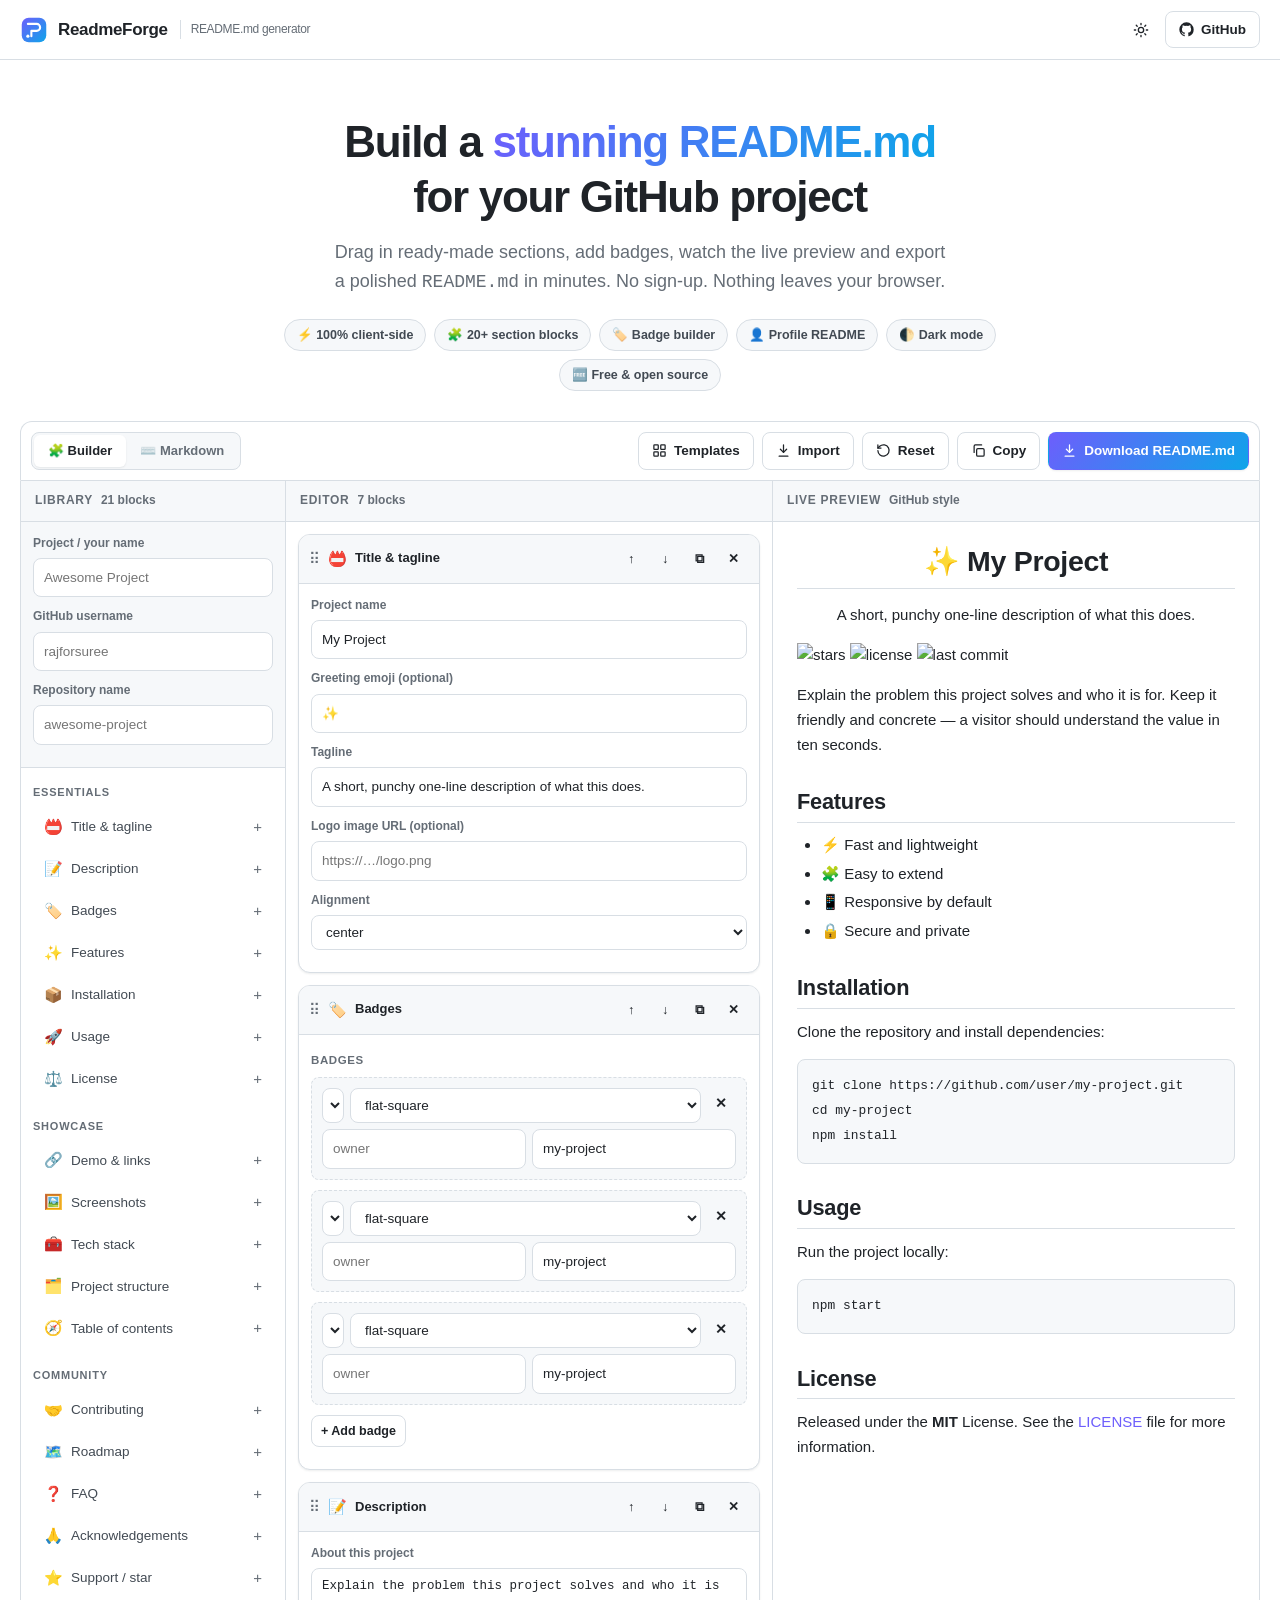
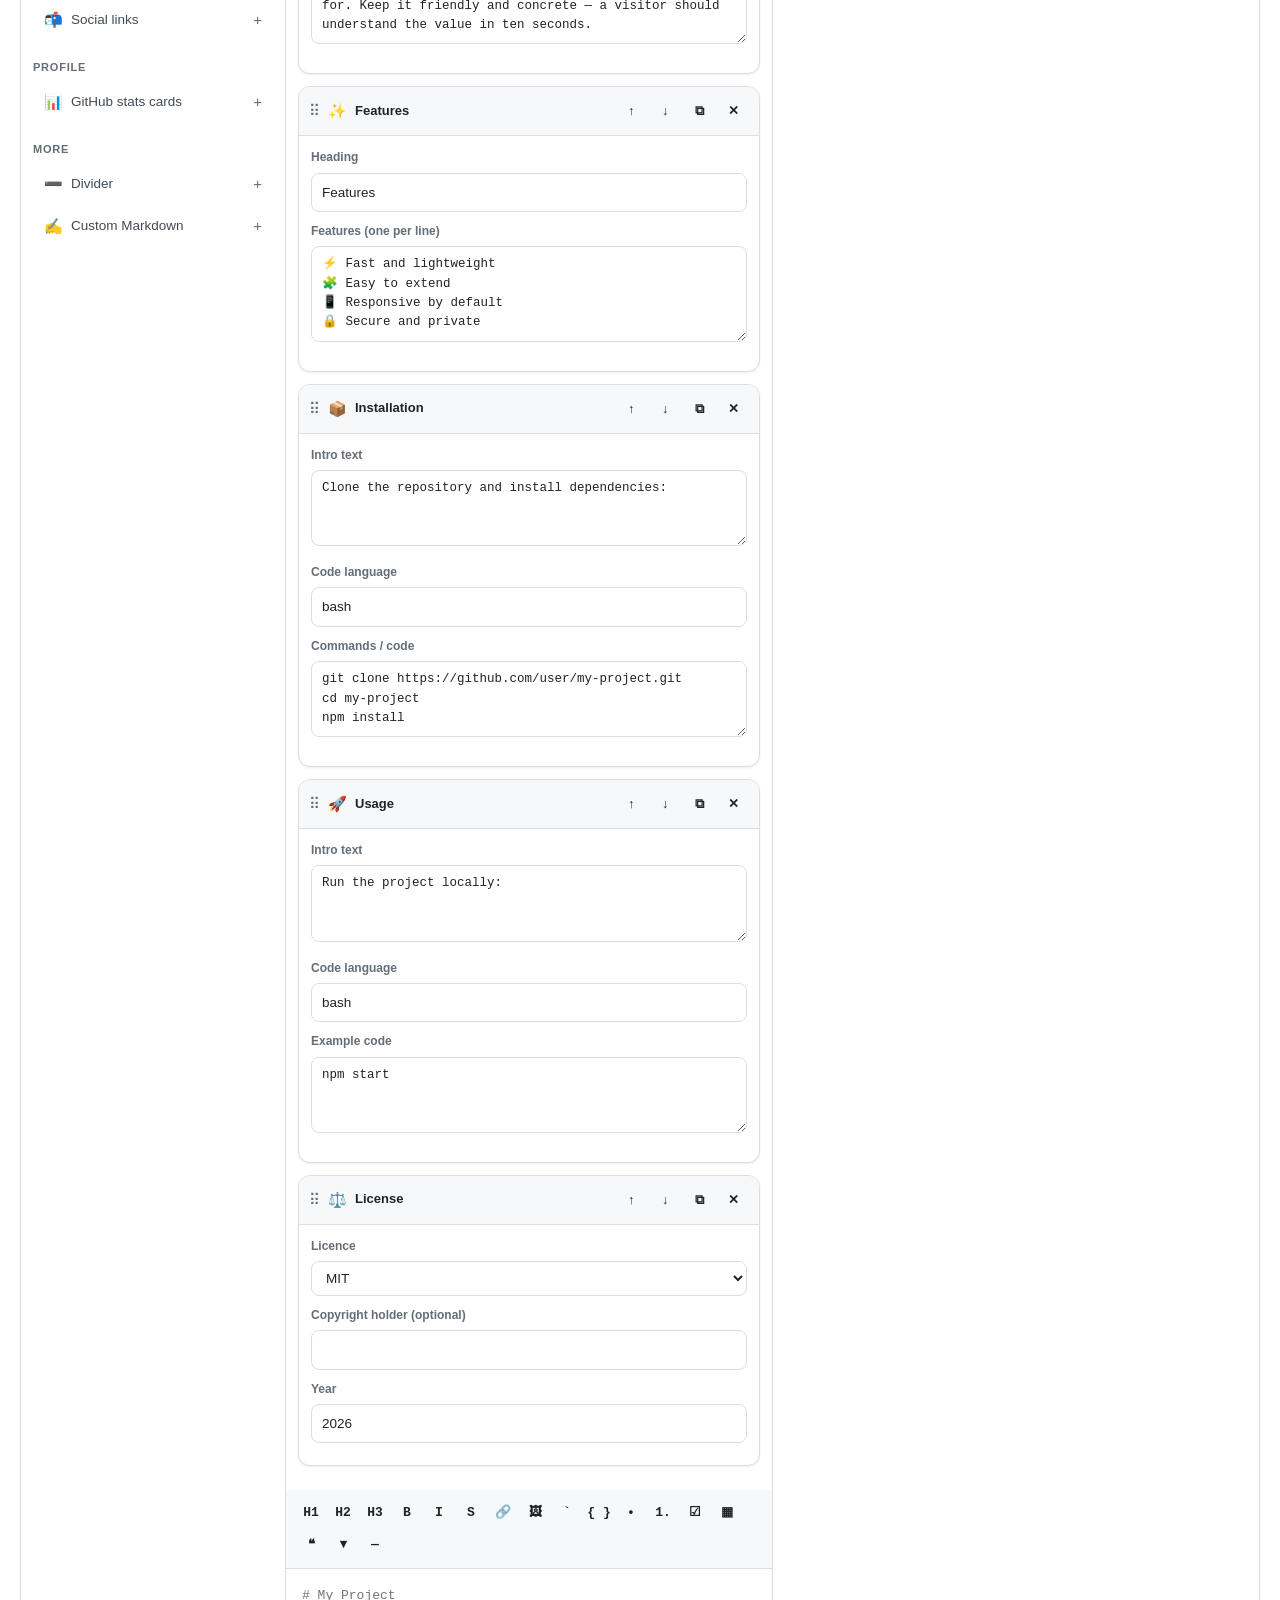
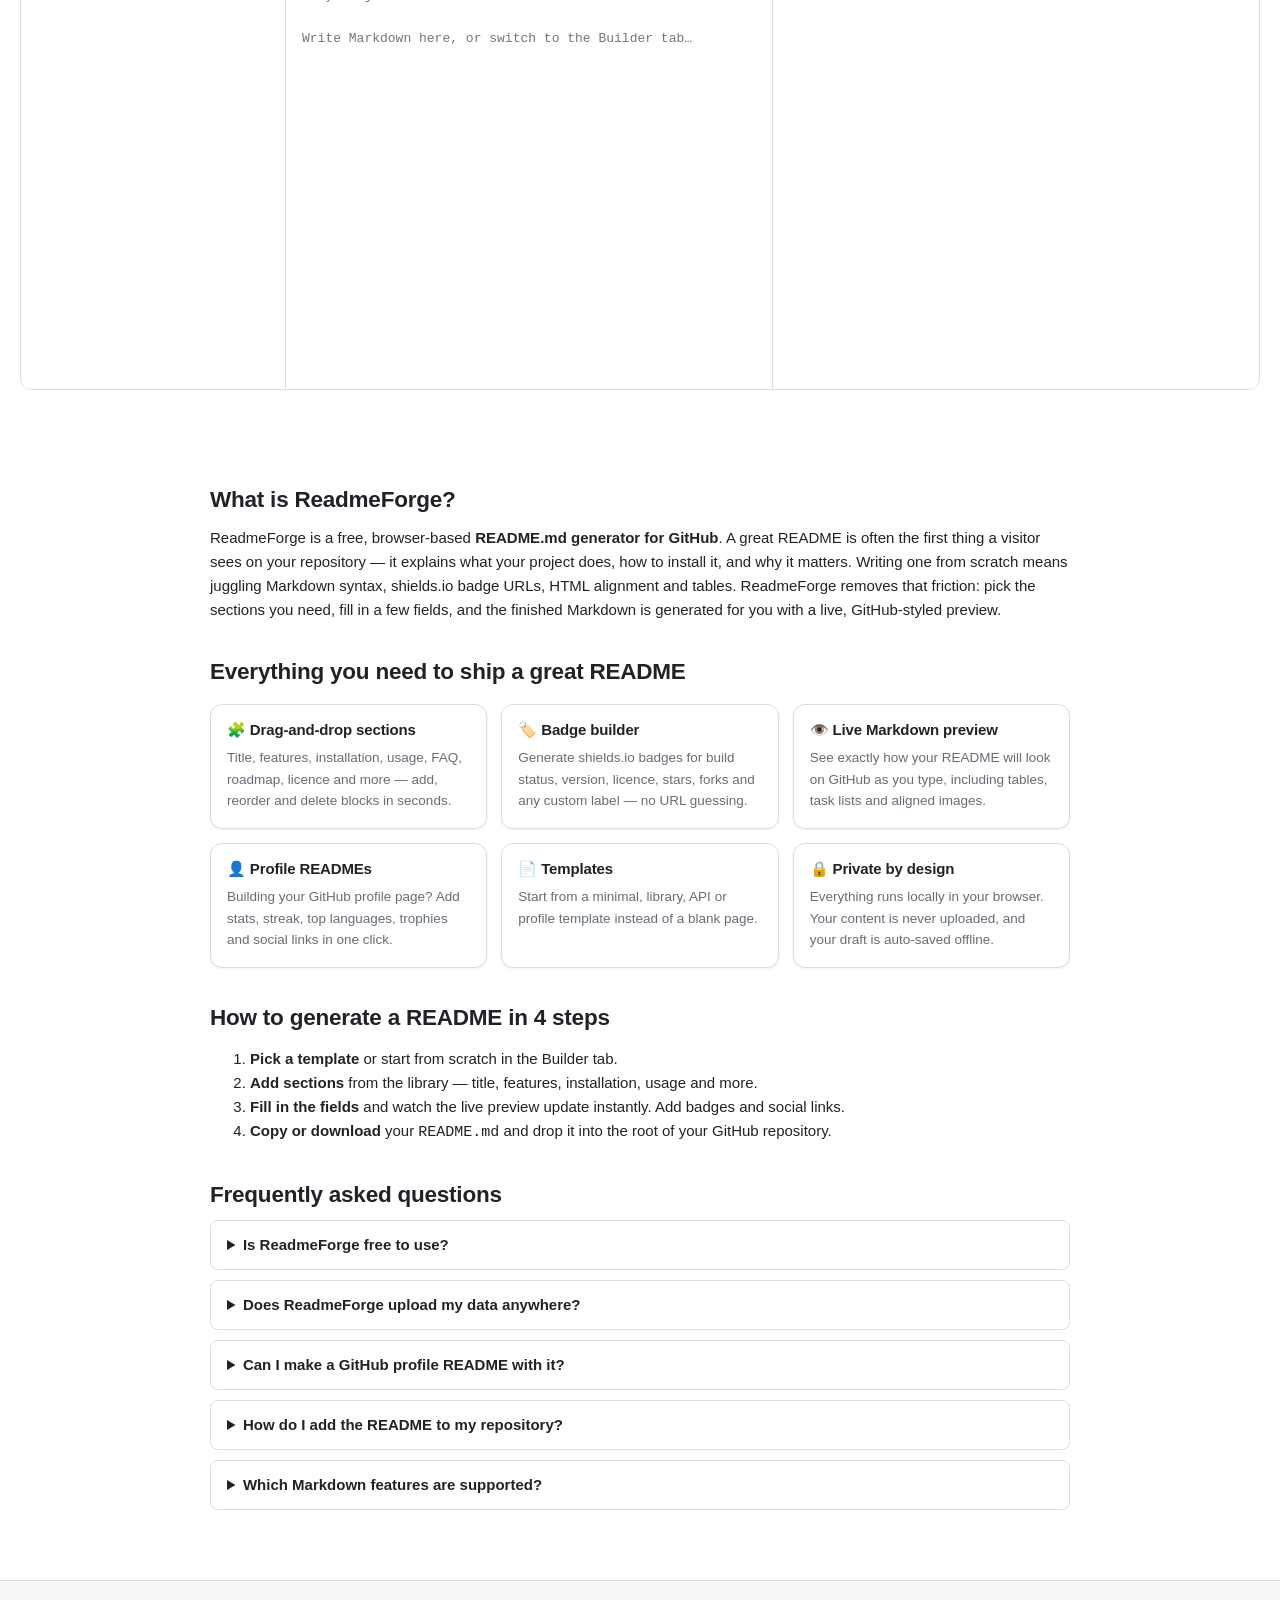
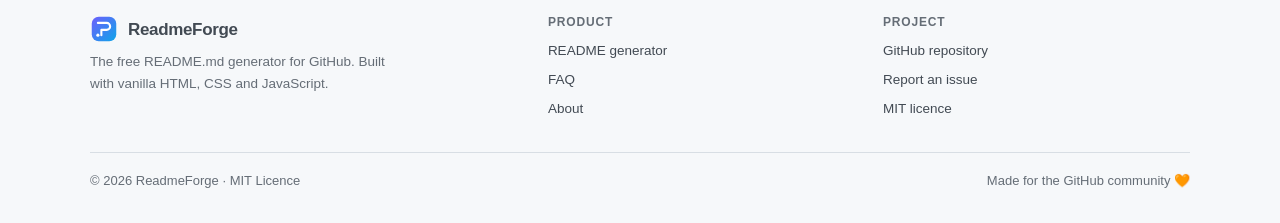
==== index.html @ d3f06ee8 "feat: initial release of ReadmeForge — README.md generator for GitHub" ====
<!DOCTYPE html>
<html lang="en" data-theme="light">
<head>
<meta charset="utf-8" />
<meta name="viewport" content="width=device-width, initial-scale=1" />

<!-- Primary meta -->
<title>ReadmeForge — Free README.md Generator for GitHub | Markdown Builder</title>
<meta name="description" content="ReadmeForge is a free online README.md generator for GitHub. Build beautiful README files with drag-and-drop sections, badges, live Markdown preview, templates and one-click export — no sign-up, fully in your browser." />
<meta name="keywords" content="readme generator, readme.md maker, github readme builder, markdown generator, github profile readme, readme template, shields.io badges, readme editor, github readme generator online, free readme maker" />
<meta name="author" content="Raj (rajforsuree)" />
<meta name="robots" content="index, follow, max-image-preview:large, max-snippet:-1, max-video-preview:-1" />
<meta name="theme-color" content="#6d5efc" media="(prefers-color-scheme: light)" />
<meta name="theme-color" content="#0d1117" media="(prefers-color-scheme: dark)" />
<meta name="color-scheme" content="light dark" />
<link rel="canonical" href="https://rajforsuree.github.io/readme-forge/" />

<!-- Open Graph -->
<meta property="og:type" content="website" />
<meta property="og:site_name" content="ReadmeForge" />
<meta property="og:title" content="ReadmeForge — Free README.md Generator for GitHub" />
<meta property="og:description" content="Build beautiful GitHub README files in minutes: drag-and-drop sections, badges, live preview, templates and one-click export. 100% free, runs in your browser." />
<meta property="og:url" content="https://rajforsuree.github.io/readme-forge/" />
<meta property="og:image" content="https://rajforsuree.github.io/readme-forge/assets/img/og-image.png" />
<meta property="og:image:width" content="1200" />
<meta property="og:image:height" content="630" />
<meta property="og:image:alt" content="ReadmeForge — README.md generator for GitHub" />
<meta property="og:locale" content="en_IN" />

<!-- Twitter -->
<meta name="twitter:card" content="summary_large_image" />
<meta name="twitter:title" content="ReadmeForge — Free README.md Generator for GitHub" />
<meta name="twitter:description" content="Build beautiful GitHub README files in minutes. Drag-and-drop sections, badges, live preview, templates, one-click export. Free and open source." />
<meta name="twitter:image" content="https://rajforsuree.github.io/readme-forge/assets/img/og-image.png" />
<meta name="twitter:image:alt" content="ReadmeForge — README.md generator for GitHub" />

<!-- Icons & manifest -->
<link rel="icon" href="assets/img/favicon.svg" type="image/svg+xml" />
<link rel="icon" href="assets/img/favicon-32.png" sizes="32x32" type="image/png" />
<link rel="apple-touch-icon" href="assets/img/apple-touch-icon.png" />
<link rel="manifest" href="manifest.webmanifest" />

<!-- Styles -->
<link rel="stylesheet" href="assets/css/style.css" />

<!-- Structured data -->
<script type="application/ld+json">
{
  "@context": "https://schema.org",
  "@graph": [
    {
      "@type": "WebApplication",
      "@id": "https://rajforsuree.github.io/readme-forge/#app",
      "name": "ReadmeForge",
      "url": "https://rajforsuree.github.io/readme-forge/",
      "applicationCategory": "DeveloperApplication",
      "operatingSystem": "Any (web browser)",
      "browserRequirements": "Requires JavaScript",
      "description": "A free online README.md generator for GitHub with drag-and-drop sections, badge builder, live Markdown preview and templates.",
      "offers": { "@type": "Offer", "price": "0", "priceCurrency": "INR" },
      "featureList": [
        "Drag-and-drop README sections",
        "Live GitHub-flavoured Markdown preview",
        "Shields.io badge builder",
        "GitHub profile README support",
        "Project templates",
        "One-click copy and download"
      ],
      "author": { "@type": "Person", "name": "Raj", "url": "https://github.com/rajforsuree" }
    },
    {
      "@type": "FAQPage",
      "@id": "https://rajforsuree.github.io/readme-forge/#faq",
      "mainEntity": [
        {
          "@type": "Question",
          "name": "Is ReadmeForge free to use?",
          "acceptedAnswer": { "@type": "Answer", "text": "Yes. ReadmeForge is completely free and open source. There is no sign-up, no login and no server — everything runs in your browser." }
        },
        {
          "@type": "Question",
          "name": "Does ReadmeForge upload my data anywhere?",
          "acceptedAnswer": { "@type": "Answer", "text": "No. Your README content never leaves your device. The editor is fully client-side and your draft is stored only in your browser's local storage." }
        },
        {
          "@type": "Question",
          "name": "Can I make a GitHub profile README with it?",
          "acceptedAnswer": { "@type": "Answer", "text": "Yes. Choose the Profile template to add a greeting header, GitHub stats cards, trophies, streak and social links, then export a README.md for your username repository." }
        },
        {
          "@type": "Question",
          "name": "How do I add the README to my repository?",
          "acceptedAnswer": { "@type": "Answer", "text": "Click Download to save README.md, then upload it to the root of your GitHub repository (or use Add file → Upload files), commit, and it appears on your repo home page." }
        }
      ]
    }
  ]
}
</script>
</head>
<body>
<a class="skip-link" href="#main">Skip to content</a>

<header class="site-header">
  <a class="brand" href="./" aria-label="ReadmeForge home">
    <svg viewBox="0 0 32 32" aria-hidden="true"><defs><linearGradient id="g1" x1="0" y1="0" x2="1" y2="1"><stop offset="0" stop-color="#6d5efc"/><stop offset="1" stop-color="#0ea5e9"/></linearGradient></defs><rect x="2" y="2" width="28" height="28" rx="8" fill="url(#g1)"/><path d="M9 9h10a4 4 0 0 1 4 4v0a4 4 0 0 1-4 4h-6v6" fill="none" stroke="#fff" stroke-width="2.4" stroke-linecap="round" stroke-linejoin="round"/><circle cx="9" cy="23" r="1.8" fill="#fff"/></svg>
    ReadmeForge
    <span class="brand-tag">README.md generator</span>
  </a>
  <div class="header-spacer"></div>
  <div class="header-actions">
    <button class="btn btn-ghost btn-icon" id="themeToggle" type="button" aria-label="Toggle dark mode" title="Toggle theme">
      <svg id="iconSun" viewBox="0 0 24 24" fill="none" stroke="currentColor" stroke-width="2" stroke-linecap="round"><circle cx="12" cy="12" r="4"/><path d="M12 2v2M12 20v2M4.9 4.9l1.4 1.4M17.7 17.7l1.4 1.4M2 12h2M20 12h2M4.9 19.1l1.4-1.4M17.7 6.3l1.4-1.4"/></svg>
    </button>
    <a class="btn" href="https://github.com/rajforsuree/readme-forge" target="_blank" rel="noopener" aria-label="View ReadmeForge on GitHub">
      <svg viewBox="0 0 24 24" fill="currentColor" aria-hidden="true"><path d="M12 .5A11.5 11.5 0 0 0 .5 12c0 5.08 3.29 9.39 7.86 10.91.58.11.79-.25.79-.55v-2.1c-3.2.7-3.88-1.36-3.88-1.36-.53-1.34-1.29-1.7-1.29-1.7-1.05-.72.08-.7.08-.7 1.16.08 1.77 1.19 1.77 1.19 1.03 1.77 2.7 1.26 3.36.96.1-.75.4-1.26.73-1.55-2.55-.29-5.24-1.28-5.24-5.69 0-1.26.45-2.29 1.19-3.1-.12-.29-.52-1.46.11-3.05 0 0 .97-.31 3.18 1.18a11 11 0 0 1 5.79 0c2.2-1.49 3.17-1.18 3.17-1.18.63 1.59.23 2.76.12 3.05.74.81 1.18 1.84 1.18 3.1 0 4.42-2.69 5.39-5.25 5.68.41.36.78 1.06.78 2.14v3.17c0 .3.2.67.8.55A11.5 11.5 0 0 0 23.5 12 11.5 11.5 0 0 0 12 .5Z"/></svg>
      GitHub
    </a>
  </div>
</header>

<main id="main">
  <!-- ===== Hero ===== -->
  <section class="hero" aria-labelledby="hero-title">
    <h1 id="hero-title">Build a <span class="grad">stunning README.md</span><br />for your GitHub project</h1>
    <p class="lead">Drag in ready-made sections, add badges, watch the live preview and export a polished <code>README.md</code> in minutes. No sign-up. Nothing leaves your browser.</p>
    <div class="hero-badges">
      <span class="pill">⚡ 100% client-side</span>
      <span class="pill">🧩 20+ section blocks</span>
      <span class="pill">🏷️ Badge builder</span>
      <span class="pill">👤 Profile README</span>
      <span class="pill">🌓 Dark mode</span>
      <span class="pill">🆓 Free &amp; open source</span>
    </div>
  </section>

  <!-- ===== App ===== -->
  <section class="app" aria-label="README generator">
    <div class="app-toolbar">
      <div class="segmented" role="tablist" aria-label="Editor mode">
        <button type="button" role="tab" id="tabBuilder" aria-selected="true" data-mode="builder">🧩 Builder</button>
        <button type="button" role="tab" id="tabMarkdown" aria-selected="false" data-mode="markdown">⌨️ Markdown</button>
      </div>

      <div class="segmented mobile-panes" role="tablist" aria-label="Panel">
        <button type="button" data-pane="library" aria-selected="false">Library</button>
        <button type="button" data-pane="editor" aria-selected="true">Editor</button>
        <button type="button" data-pane="preview" aria-selected="false">Preview</button>
      </div>

      <div class="toolbar-spacer"></div>

      <button class="btn" id="btnTemplates" type="button">
        <svg viewBox="0 0 24 24" fill="none" stroke="currentColor" stroke-width="2" stroke-linecap="round" stroke-linejoin="round" aria-hidden="true"><rect x="3" y="3" width="7" height="7" rx="1"/><rect x="14" y="3" width="7" height="7" rx="1"/><rect x="3" y="14" width="7" height="7" rx="1"/><rect x="14" y="14" width="7" height="7" rx="1"/></svg>
        Templates
      </button>
      <button class="btn" id="btnImport" type="button">
        <svg viewBox="0 0 24 24" fill="none" stroke="currentColor" stroke-width="2" stroke-linecap="round" stroke-linejoin="round" aria-hidden="true"><path d="M12 3v12"/><path d="m7 10 5 5 5-5"/><path d="M5 21h14"/></svg>
        Import
      </button>
      <button class="btn" id="btnReset" type="button">
        <svg viewBox="0 0 24 24" fill="none" stroke="currentColor" stroke-width="2" stroke-linecap="round" stroke-linejoin="round" aria-hidden="true"><path d="M3 12a9 9 0 1 0 3-6.7L3 8"/><path d="M3 3v5h5"/></svg>
        Reset
      </button>
      <button class="btn" id="btnCopy" type="button">
        <svg viewBox="0 0 24 24" fill="none" stroke="currentColor" stroke-width="2" stroke-linecap="round" stroke-linejoin="round" aria-hidden="true"><rect x="9" y="9" width="12" height="12" rx="2"/><path d="M5 15V5a2 2 0 0 1 2-2h10"/></svg>
        Copy
      </button>
      <button class="btn btn-primary" id="btnDownload" type="button">
        <svg viewBox="0 0 24 24" fill="none" stroke="currentColor" stroke-width="2" stroke-linecap="round" stroke-linejoin="round" aria-hidden="true"><path d="M12 3v12"/><path d="m7 10 5 5 5-5"/><path d="M5 21h14"/></svg>
        Download README.md
      </button>
    </div>

    <div class="app-grid" id="appGrid" data-pane="editor">
      <!-- Library -->
      <aside class="panel library" aria-label="Section library">
        <div class="panel-head">Library <span class="count" id="libCount"></span></div>
        <div class="panel-body">
          <div class="globals">
            <div class="field">
              <label for="gName">Project / your name</label>
              <input type="text" id="gName" placeholder="Awesome Project" autocomplete="off" />
            </div>
            <div class="field">
              <label for="gOwner">GitHub username</label>
              <input type="text" id="gOwner" placeholder="rajforsuree" autocomplete="off" />
            </div>
            <div class="field">
              <label for="gRepo">Repository name</label>
              <input type="text" id="gRepo" placeholder="awesome-project" autocomplete="off" />
            </div>
          </div>
          <div id="libraryList"></div>
        </div>
      </aside>

      <!-- Editor -->
      <div class="panel editor" aria-label="Editor">
        <div class="panel-head">Editor <span class="count" id="editorCount"></span></div>
        <div class="panel-body">
          <div id="builderPane">
            <div class="blocks" id="blocks"></div>
          </div>
          <div id="markdownPane" hidden class="editor-wrap">
            <div class="md-toolbar" id="mdToolbar"></div>
            <textarea class="md-textarea" id="mdInput" spellcheck="false" aria-label="Markdown source" placeholder="# My Project&#10;&#10;Write Markdown here, or switch to the Builder tab…"></textarea>
          </div>
        </div>
      </div>

      <!-- Preview -->
      <div class="panel preview" aria-label="Live preview">
        <div class="panel-head">Live preview <span class="count">GitHub style</span></div>
        <div class="panel-body preview-body">
          <article class="markdown-body" id="preview"></article>
        </div>
      </div>
    </div>
  </section>

  <!-- ===== SEO content ===== -->
  <section class="seo" aria-labelledby="about-title">
    <h2 id="about-title">What is ReadmeForge?</h2>
    <p>ReadmeForge is a free, browser-based <strong>README.md generator for GitHub</strong>. A great README is often the first thing a visitor sees on your repository — it explains what your project does, how to install it, and why it matters. Writing one from scratch means juggling Markdown syntax, shields.io badge URLs, HTML alignment and tables. ReadmeForge removes that friction: pick the sections you need, fill in a few fields, and the finished Markdown is generated for you with a live, GitHub-styled preview.</p>

    <h2>Everything you need to ship a great README</h2>
    <div class="cards">
      <div class="card"><h3>🧩 Drag-and-drop sections</h3><p>Title, features, installation, usage, FAQ, roadmap, licence and more — add, reorder and delete blocks in seconds.</p></div>
      <div class="card"><h3>🏷️ Badge builder</h3><p>Generate shields.io badges for build status, version, licence, stars, forks and any custom label — no URL guessing.</p></div>
      <div class="card"><h3>👁️ Live Markdown preview</h3><p>See exactly how your README will look on GitHub as you type, including tables, task lists and aligned images.</p></div>
      <div class="card"><h3>👤 Profile READMEs</h3><p>Building your GitHub profile page? Add stats, streak, top languages, trophies and social links in one click.</p></div>
      <div class="card"><h3>📄 Templates</h3><p>Start from a minimal, library, API or profile template instead of a blank page.</p></div>
      <div class="card"><h3>🔒 Private by design</h3><p>Everything runs locally in your browser. Your content is never uploaded, and your draft is auto-saved offline.</p></div>
    </div>

    <h2>How to generate a README in 4 steps</h2>
    <ol>
      <li><strong>Pick a template</strong> or start from scratch in the Builder tab.</li>
      <li><strong>Add sections</strong> from the library — title, features, installation, usage and more.</li>
      <li><strong>Fill in the fields</strong> and watch the live preview update instantly. Add badges and social links.</li>
      <li><strong>Copy or download</strong> your <code>README.md</code> and drop it into the root of your GitHub repository.</li>
    </ol>

    <h2 id="faq-heading">Frequently asked questions</h2>
    <details><summary>Is ReadmeForge free to use?</summary><p>Yes — it is completely free and open source. There is no sign-up, no login and no backend; everything runs in your browser.</p></details>
    <details><summary>Does ReadmeForge upload my data anywhere?</summary><p>No. Your README content never leaves your device. The editor is fully client-side and your draft is stored only in your browser's local storage.</p></details>
    <details><summary>Can I make a GitHub profile README with it?</summary><p>Absolutely. Choose the Profile template to add a greeting header, GitHub stats cards, trophies, a streak counter and social links, then export a <code>README.md</code> for your username repository.</p></details>
    <details><summary>How do I add the README to my repository?</summary><p>Click <em>Download</em> to save <code>README.md</code>, then upload it to the root of your GitHub repository (or use <em>Add file → Upload files</em>), commit, and it appears on your repository home page.</p></details>
    <details><summary>Which Markdown features are supported?</summary><p>GitHub-flavoured Markdown: headings, lists, task lists, tables, blockquotes, fenced code blocks, links, images, inline HTML (for centred headers) and <code>&lt;details&gt;</code> collapsible sections.</p></details>
  </section>
</main>

<footer class="site-footer">
  <div class="footer-grid">
    <div>
      <a class="brand" href="./" style="margin-bottom:8px">
        <svg viewBox="0 0 32 32" aria-hidden="true"><defs><linearGradient id="g2" x1="0" y1="0" x2="1" y2="1"><stop offset="0" stop-color="#6d5efc"/><stop offset="1" stop-color="#0ea5e9"/></linearGradient></defs><rect x="2" y="2" width="28" height="28" rx="8" fill="url(#g2)"/><path d="M9 9h10a4 4 0 0 1 4 4v0a4 4 0 0 1-4 4h-6v6" fill="none" stroke="#fff" stroke-width="2.4" stroke-linecap="round" stroke-linejoin="round"/><circle cx="9" cy="23" r="1.8" fill="#fff"/></svg>
        ReadmeForge
      </a>
      <p style="font-size:13.5px;color:var(--muted);max-width:320px">The free README.md generator for GitHub. Built with vanilla HTML, CSS and JavaScript.</p>
    </div>
    <div>
      <h4>Product</h4>
      <ul>
        <li><a href="#main">README generator</a></li>
        <li><a href="#faq-heading">FAQ</a></li>
        <li><a href="#about-title">About</a></li>
      </ul>
    </div>
    <div>
      <h4>Project</h4>
      <ul>
        <li><a href="https://github.com/rajforsuree/readme-forge" target="_blank" rel="noopener">GitHub repository</a></li>
        <li><a href="https://github.com/rajforsuree/readme-forge/issues" target="_blank" rel="noopener">Report an issue</a></li>
        <li><a href="https://github.com/rajforsuree/readme-forge/blob/main/LICENSE" target="_blank" rel="noopener">MIT licence</a></li>
      </ul>
    </div>
  </div>
  <div class="footer-bottom">
    <span>© <span id="year">2026</span> ReadmeForge · MIT Licence</span>
    <span>Made for the GitHub community 🧡</span>
  </div>
</footer>

<div id="toast" role="status" aria-live="polite"></div>

<script src="assets/js/marked.min.js"></script>
<script src="assets/js/purify.min.js"></script>
<script src="assets/js/app.js"></script>
</body>
</html>
---- assets/css/style.css ----
/* ==========================================================================
   ReadmeForge — stylesheet
   A fast, dependency-free README generator.
   ========================================================================== */

/* ---------- Design tokens ---------- */
:root {
  --bg: #ffffff;
  --bg-soft: #f6f8fa;
  --bg-elev: #ffffff;
  --panel: #ffffff;
  --border: #d8dee4;
  --border-strong: #c3ccd6;
  --text: #1f2328;
  --text-soft: #424a53;
  --muted: #656d76;
  --accent: #6d5efc;
  --accent-2: #0ea5e9;
  --accent-soft: #efeefe;
  --danger: #d1242f;
  --ok: #1a7f37;
  --warn: #9a6700;
  --shadow: 0 1px 2px rgba(31, 35, 40, .08), 0 6px 20px rgba(31, 35, 40, .06);
  --shadow-sm: 0 1px 2px rgba(31, 35, 40, .08);
  --radius: 12px;
  --radius-sm: 8px;
  --mono: ui-monospace, SFMono-Regular, "SF Mono", Menlo, Consolas, "Liberation Mono", monospace;
  --sans: -apple-system, BlinkMacSystemFont, "Segoe UI", Roboto, "Helvetica Neue", Arial, "Noto Sans", sans-serif;
  --header-h: 60px;
}

[data-theme="dark"] {
  --bg: #0d1117;
  --bg-soft: #010409;
  --bg-elev: #161b22;
  --panel: #0d1117;
  --border: #30363d;
  --border-strong: #444c56;
  --text: #e6edf3;
  --text-soft: #c9d1d9;
  --muted: #8b949e;
  --accent: #8b7dff;
  --accent-2: #38bdf8;
  --accent-soft: #1a1b2e;
  --danger: #ff7b72;
  --ok: #3fb950;
  --warn: #d29922;
  --shadow: 0 1px 2px rgba(1, 4, 9, .5), 0 8px 24px rgba(1, 4, 9, .5);
  --shadow-sm: 0 1px 2px rgba(1, 4, 9, .6);
}

/* ---------- Reset ---------- */
*, *::before, *::after { box-sizing: border-box; }
html { scroll-behavior: smooth; -webkit-text-size-adjust: 100%; }
body {
  margin: 0;
  font-family: var(--sans);
  font-size: 15px;
  line-height: 1.6;
  color: var(--text);
  background: var(--bg);
  -webkit-font-smoothing: antialiased;
}
img { max-width: 100%; }
a { color: var(--accent); text-decoration: none; }
a:hover { text-decoration: underline; }
button { font: inherit; color: inherit; }
h1, h2, h3, h4 { line-height: 1.25; margin: 0 0 .5em; font-weight: 700; letter-spacing: -.01em; }
p { margin: 0 0 1em; }

.skip-link {
  position: absolute; left: -9999px; top: 0; z-index: 999;
  background: var(--accent); color: #fff; padding: 10px 16px; border-radius: 0 0 8px 0;
}
.skip-link:focus { left: 0; }

/* ---------- Header ---------- */
.site-header {
  position: sticky; top: 0; z-index: 60;
  height: var(--header-h);
  display: flex; align-items: center; gap: 16px;
  padding: 0 20px;
  background: color-mix(in srgb, var(--bg) 85%, transparent);
  backdrop-filter: saturate(180%) blur(12px);
  border-bottom: 1px solid var(--border);
}
.brand { display: flex; align-items: center; gap: 10px; font-weight: 800; font-size: 17px; letter-spacing: -.02em; color: var(--text); }
.brand:hover { text-decoration: none; }
.brand svg { width: 28px; height: 28px; }
.brand .brand-tag {
  font-weight: 500; font-size: 12px; color: var(--muted);
  border-left: 1px solid var(--border); padding-left: 10px; margin-left: 2px;
}
.header-spacer { flex: 1; }
.header-actions { display: flex; align-items: center; gap: 8px; }

/* ---------- Buttons ---------- */
.btn {
  display: inline-flex; align-items: center; justify-content: center; gap: 7px;
  padding: 7px 13px; border-radius: var(--radius-sm);
  border: 1px solid var(--border); background: var(--bg-elev); color: var(--text);
  font-size: 13.5px; font-weight: 600; cursor: pointer; white-space: nowrap;
  transition: background .15s ease, border-color .15s ease, transform .06s ease, box-shadow .15s ease;
}
.btn:hover { background: var(--bg-soft); border-color: var(--border-strong); }
.btn:active { transform: translateY(1px); }
.btn:focus-visible { outline: 2px solid var(--accent); outline-offset: 2px; }
.btn svg { width: 15px; height: 15px; flex: none; }
.btn-primary {
  background: linear-gradient(135deg, var(--accent), var(--accent-2));
  border-color: transparent; color: #fff; box-shadow: var(--shadow-sm);
}
.btn-primary:hover { filter: brightness(1.06); background: linear-gradient(135deg, var(--accent), var(--accent-2)); }
.btn-ghost { border-color: transparent; background: transparent; }
.btn-ghost:hover { background: var(--bg-soft); }
.btn-sm { padding: 5px 9px; font-size: 12.5px; }
.btn-icon { padding: 6px; width: 32px; height: 32px; }
.btn-icon svg { width: 16px; height: 16px; }
.btn-danger:hover { color: var(--danger); border-color: var(--danger); }

/* ---------- Hero ---------- */
.hero {
  text-align: center; padding: 54px 20px 30px; max-width: 820px; margin: 0 auto;
}
.hero h1 { font-size: clamp(28px, 5vw, 44px); letter-spacing: -.03em; margin-bottom: 14px; }
.hero h1 .grad {
  background: linear-gradient(120deg, var(--accent), var(--accent-2));
  -webkit-background-clip: text; background-clip: text; -webkit-text-fill-color: transparent;
}
.hero p.lead { font-size: clamp(15px, 2vw, 18px); color: var(--muted); max-width: 620px; margin: 0 auto 22px; }
.hero-badges { display: flex; flex-wrap: wrap; gap: 8px; justify-content: center; }
.pill {
  display: inline-flex; align-items: center; gap: 6px;
  padding: 5px 12px; border-radius: 999px; font-size: 12.5px; font-weight: 600;
  background: var(--bg-soft); border: 1px solid var(--border); color: var(--text-soft);
}

/* ---------- App shell ---------- */
.app { padding: 0 20px 40px; max-width: 1560px; margin: 0 auto; }
.app-toolbar {
  display: flex; flex-wrap: wrap; align-items: center; gap: 8px;
  padding: 10px; border: 1px solid var(--border); border-bottom: none;
  border-radius: var(--radius) var(--radius) 0 0; background: var(--bg-elev);
}
.segmented { display: inline-flex; background: var(--bg-soft); border: 1px solid var(--border); border-radius: var(--radius-sm); padding: 2px; }
.segmented button {
  border: none; background: transparent; padding: 6px 14px; border-radius: 6px;
  font-size: 13px; font-weight: 600; cursor: pointer; color: var(--muted);
}
.segmented button[aria-selected="true"] { background: var(--bg-elev); color: var(--text); box-shadow: var(--shadow-sm); }
.toolbar-spacer { flex: 1; }

.app-grid {
  display: grid;
  grid-template-columns: 264px minmax(0, 1fr) minmax(0, 1fr);
  gap: 0;
  border: 1px solid var(--border);
  border-radius: 0 0 var(--radius) var(--radius);
  overflow: hidden;
  background: var(--bg-elev);
  min-height: 72vh;
}
.panel { min-width: 0; display: flex; flex-direction: column; background: var(--panel); }
.panel + .panel { border-left: 1px solid var(--border); }
.panel-head {
  display: flex; align-items: center; gap: 8px;
  padding: 10px 14px; border-bottom: 1px solid var(--border);
  font-size: 12px; font-weight: 700; text-transform: uppercase; letter-spacing: .06em; color: var(--muted);
  background: var(--bg-soft); flex: none;
}
.panel-head .count { font-weight: 600; text-transform: none; letter-spacing: 0; color: var(--muted); }
.panel-body { overflow: auto; flex: 1; }

/* ---------- Library ---------- */
.lib-section { padding: 10px 12px 2px; }
.lib-section h3 { font-size: 11px; text-transform: uppercase; letter-spacing: .07em; color: var(--muted); margin: 8px 0 6px; }
.lib-item {
  display: flex; align-items: center; gap: 9px; width: 100%; text-align: left;
  padding: 8px 10px; border-radius: var(--radius-sm); border: 1px solid transparent;
  background: transparent; cursor: pointer; font-size: 13.5px; font-weight: 500; color: var(--text-soft);
}
.lib-item:hover { background: var(--accent-soft); color: var(--text); }
.lib-item .ico { width: 18px; text-align: center; font-size: 15px; flex: none; }
.lib-item .plus { margin-left: auto; color: var(--muted); font-size: 15px; }
.lib-item:hover .plus { color: var(--accent); }

.globals { padding: 12px; border-bottom: 1px solid var(--border); background: var(--bg-soft); }
.globals label { display: block; font-size: 11.5px; font-weight: 700; color: var(--muted); margin: 0 0 4px; }
.globals .field + .field { margin-top: 9px; }

/* ---------- Form controls ---------- */
.field { margin-bottom: 10px; }
.field label { display: block; font-size: 12px; font-weight: 700; color: var(--muted); margin-bottom: 5px; }
input[type="text"], input[type="url"], input[type="color"], textarea, select {
  width: 100%; padding: 8px 10px; font: inherit; font-size: 13.5px;
  color: var(--text); background: var(--bg); border: 1px solid var(--border); border-radius: var(--radius-sm);
  transition: border-color .15s ease, box-shadow .15s ease;
}
textarea { resize: vertical; min-height: 70px; font-family: var(--mono); font-size: 12.5px; line-height: 1.55; }
input:focus, textarea:focus, select:focus { outline: none; border-color: var(--accent); box-shadow: 0 0 0 3px color-mix(in srgb, var(--accent) 22%, transparent); }
input[type="color"] { padding: 2px; height: 34px; cursor: pointer; }
.row { display: flex; gap: 8px; }
.row > * { flex: 1; min-width: 0; }
.check { display: flex; align-items: center; gap: 8px; font-size: 13.5px; font-weight: 500; color: var(--text-soft); }
.check input { width: auto; }

/* ---------- Blocks ---------- */
.blocks { padding: 12px; }
.blocks-empty {
  text-align: center; color: var(--muted); padding: 48px 20px; font-size: 14px;
}
.blocks-empty strong { display: block; color: var(--text); font-size: 16px; margin-bottom: 6px; }

.block {
  border: 1px solid var(--border); border-radius: var(--radius);
  background: var(--bg-elev); margin-bottom: 12px; overflow: hidden; box-shadow: var(--shadow-sm);
}
.block.dragging { opacity: .5; }
.block.drop-target { border-color: var(--accent); box-shadow: 0 0 0 3px color-mix(in srgb, var(--accent) 22%, transparent); }
.block-head {
  display: flex; align-items: center; gap: 8px; padding: 8px 10px;
  background: var(--bg-soft); border-bottom: 1px solid var(--border); cursor: grab;
}
.block-head .drag { color: var(--muted); font-size: 15px; cursor: grab; }
.block-head .name { font-size: 13px; font-weight: 700; }
.block-head .spacer { flex: 1; }
.block-actions { display: flex; gap: 2px; }
.block-body { padding: 12px; }
.block-body .pair { display: flex; gap: 6px; align-items: flex-start; margin-bottom: 8px; }
.block-body .pair .grow { flex: 1; }
.subhead { font-size: 11.5px; font-weight: 700; text-transform: uppercase; letter-spacing: .05em; color: var(--muted); margin: 4px 0 8px; }

/* ---------- Editor (markdown mode) ---------- */
.editor-wrap { display: flex; flex-direction: column; height: 100%; }
.md-toolbar { display: flex; flex-wrap: wrap; gap: 2px; padding: 8px 10px; border-bottom: 1px solid var(--border); background: var(--bg-soft); flex: none; }
.md-toolbar .btn-icon { width: 30px; height: 30px; border-color: transparent; background: transparent; font-family: var(--mono); font-weight: 700; font-size: 13px; }
.md-toolbar .btn-icon:hover { background: var(--bg-elev); border-color: var(--border); }
.md-textarea {
  flex: 1; width: 100%; border: none; border-radius: 0; resize: none;
  padding: 16px; font-family: var(--mono); font-size: 13px; line-height: 1.65;
  background: var(--bg); min-height: 420px;
}
.md-textarea:focus { box-shadow: none; }

/* ---------- Preview ---------- */
.preview-body { padding: 22px 24px; }
.markdown-body { font-size: 15px; line-height: 1.65; word-wrap: break-word; }
.markdown-body h1, .markdown-body h2 { border-bottom: 1px solid var(--border); padding-bottom: .3em; margin-top: 1.4em; }
.markdown-body h1:first-child, .markdown-body h2:first-child { margin-top: 0; }
.markdown-body h1 { font-size: 1.9em; }
.markdown-body h2 { font-size: 1.45em; }
.markdown-body h3 { font-size: 1.18em; }
.markdown-body h4 { font-size: 1em; }
.markdown-body img { max-width: 100%; vertical-align: middle; }
.markdown-body img[align="center"] { display: block; margin: 0 auto; }
.markdown-body p img { display: inline-block; }
.markdown-body code {
  font-family: var(--mono); font-size: .88em; background: var(--bg-soft);
  padding: .2em .4em; border-radius: 6px; border: 1px solid var(--border);
}
.markdown-body pre {
  background: var(--bg-soft); border: 1px solid var(--border); border-radius: var(--radius-sm);
  padding: 14px; overflow: auto; margin: 0 0 1em;
}
.markdown-body pre code { background: none; border: none; padding: 0; font-size: .86em; }
.markdown-body blockquote {
  margin: 0 0 1em; padding: 0 1em; color: var(--muted); border-left: .25em solid var(--border-strong);
}
.markdown-body ul, .markdown-body ol { padding-left: 1.6em; margin: 0 0 1em; }
.markdown-body li + li { margin-top: .25em; }
.markdown-body table { border-collapse: collapse; display: block; overflow: auto; margin: 0 0 1em; width: max-content; max-width: 100%; }
.markdown-body th, .markdown-body td { border: 1px solid var(--border); padding: 6px 13px; }
.markdown-body th { background: var(--bg-soft); font-weight: 700; }
.markdown-body hr { height: 1px; border: 0; background: var(--border); margin: 24px 0; }
.markdown-body details { margin: 0 0 1em; border: 1px solid var(--border); border-radius: var(--radius-sm); padding: 10px 14px; background: var(--bg-soft); }
.markdown-body summary { cursor: pointer; font-weight: 600; }
.markdown-body a { color: var(--accent); }
.markdown-body .task-list-item { list-style: none; }
.markdown-body input[type="checkbox"] { margin: 0 .4em .25em -1.4em; }

/* ---------- Footer ---------- */
.site-footer { border-top: 1px solid var(--border); background: var(--bg-soft); padding: 34px 20px; }
.footer-grid { max-width: 1100px; margin: 0 auto; display: grid; grid-template-columns: 1.4fr 1fr 1fr; gap: 28px; }
.site-footer h4 { font-size: 12px; text-transform: uppercase; letter-spacing: .07em; color: var(--muted); margin-bottom: 10px; }
.site-footer ul { list-style: none; padding: 0; margin: 0; }
.site-footer li { margin-bottom: 7px; font-size: 13.5px; }
.site-footer a { color: var(--text-soft); }
.footer-bottom { max-width: 1100px; margin: 26px auto 0; padding-top: 18px; border-top: 1px solid var(--border); font-size: 13px; color: var(--muted); display: flex; flex-wrap: wrap; gap: 10px; justify-content: space-between; }

/* ---------- SEO content ---------- */
.seo { max-width: 900px; margin: 0 auto; padding: 20px 20px 60px; }
.seo h2 { margin-top: 1.6em; }
.seo h3 { margin-top: 1.2em; font-size: 1.1em; }
.seo .cards { display: grid; grid-template-columns: repeat(auto-fit, minmax(220px, 1fr)); gap: 14px; margin: 18px 0; }
.seo .card { border: 1px solid var(--border); border-radius: var(--radius); padding: 16px; background: var(--bg-elev); box-shadow: var(--shadow-sm); }
.seo .card h3 { margin-top: 0; font-size: 15px; }
.seo .card p { margin: 0; font-size: 13.5px; color: var(--muted); }
.seo details { border: 1px solid var(--border); border-radius: var(--radius-sm); padding: 12px 16px; margin-bottom: 10px; background: var(--bg-elev); }
.seo summary { cursor: pointer; font-weight: 600; }

/* ---------- Toast ---------- */
#toast {
  position: fixed; left: 50%; bottom: 26px; transform: translate(-50%, 20px);
  background: var(--text); color: var(--bg); padding: 11px 20px; border-radius: 999px;
  font-size: 13.5px; font-weight: 600; box-shadow: var(--shadow);
  opacity: 0; pointer-events: none; transition: opacity .22s ease, transform .22s ease; z-index: 200;
}
#toast.show { opacity: 1; transform: translate(-50%, 0); }

/* ---------- Modal ---------- */
.modal-overlay {
  position: fixed; inset: 0; z-index: 150;
  background: rgba(9, 12, 20, .55); backdrop-filter: blur(3px);
  display: flex; align-items: center; justify-content: center; padding: 20px;
  animation: fade .15s ease;
}
@keyframes fade { from { opacity: 0; } to { opacity: 1; } }
.modal {
  width: 100%; max-width: 620px; max-height: 88vh; overflow: hidden;
  background: var(--bg-elev); border: 1px solid var(--border); border-radius: var(--radius);
  box-shadow: 0 20px 60px rgba(0, 0, 0, .35); display: flex; flex-direction: column;
}
.modal-head { display: flex; align-items: center; justify-content: space-between; gap: 10px; padding: 14px 18px; border-bottom: 1px solid var(--border); }
.modal-head h3 { margin: 0; font-size: 16px; }
.modal-body { padding: 18px; overflow: auto; }
.modal-foot { display: flex; gap: 8px; justify-content: flex-end; flex-wrap: wrap; padding: 14px 18px; border-top: 1px solid var(--border); background: var(--bg-soft); }
.tpl-grid { display: grid; grid-template-columns: repeat(auto-fit, minmax(200px, 1fr)); gap: 12px; }
.tpl-card {
  display: flex; flex-direction: column; gap: 5px; text-align: left; cursor: pointer;
  padding: 15px; border: 1px solid var(--border); border-radius: var(--radius); background: var(--bg);
  transition: border-color .15s ease, transform .08s ease, box-shadow .15s ease;
}
.tpl-card:hover { border-color: var(--accent); box-shadow: var(--shadow-sm); transform: translateY(-1px); }
.tpl-card strong { font-size: 14.5px; }
.tpl-card span { font-size: 12.5px; color: var(--muted); line-height: 1.5; }

/* ---------- Badge rows ---------- */
.badge-row { border: 1px dashed var(--border); border-radius: var(--radius-sm); padding: 10px; margin-bottom: 10px; background: var(--bg-soft); }
.badge-row .pair { margin-bottom: 6px; }
.badge-row .pair:last-child { margin-bottom: 0; }
.badge-row input[type="color"] { flex: none; width: 44px; }

/* ---------- Mobile pane switch ---------- */
.mobile-panes { display: none; }

@media (max-width: 1180px) {
  .app-grid { grid-template-columns: 232px minmax(0, 1fr); }
  .app-grid .panel.preview { grid-column: 1 / -1; border-left: none; border-top: 1px solid var(--border); }
}
@media (max-width: 860px) {
  .brand .brand-tag { display: none; }
  .footer-grid { grid-template-columns: 1fr 1fr; }
}
@media (max-width: 780px) {
  .app-grid { grid-template-columns: 1fr; }
  .app-grid .panel { display: none; border-left: none; }
  .app-grid .panel + .panel { border-top: 1px solid var(--border); }
  .app-grid[data-pane="library"] .panel.library,
  .app-grid[data-pane="editor"] .panel.editor,
  .app-grid[data-pane="preview"] .panel.preview { display: flex; }
  .mobile-panes { display: inline-flex; }
  .footer-grid { grid-template-columns: 1fr; }
  .hero { padding-top: 36px; }
}

@media (prefers-reduced-motion: reduce) {
  * { transition: none !important; animation: none !important; }
  html { scroll-behavior: auto; }
}

@media print {
  .site-header, .site-footer, .app-toolbar, .mobile-panes, .panel.library, .panel.editor, .seo, #toast { display: none !important; }
  .app-grid { display: block; border: none; }
  .panel.preview { display: block !important; border: none; }
}
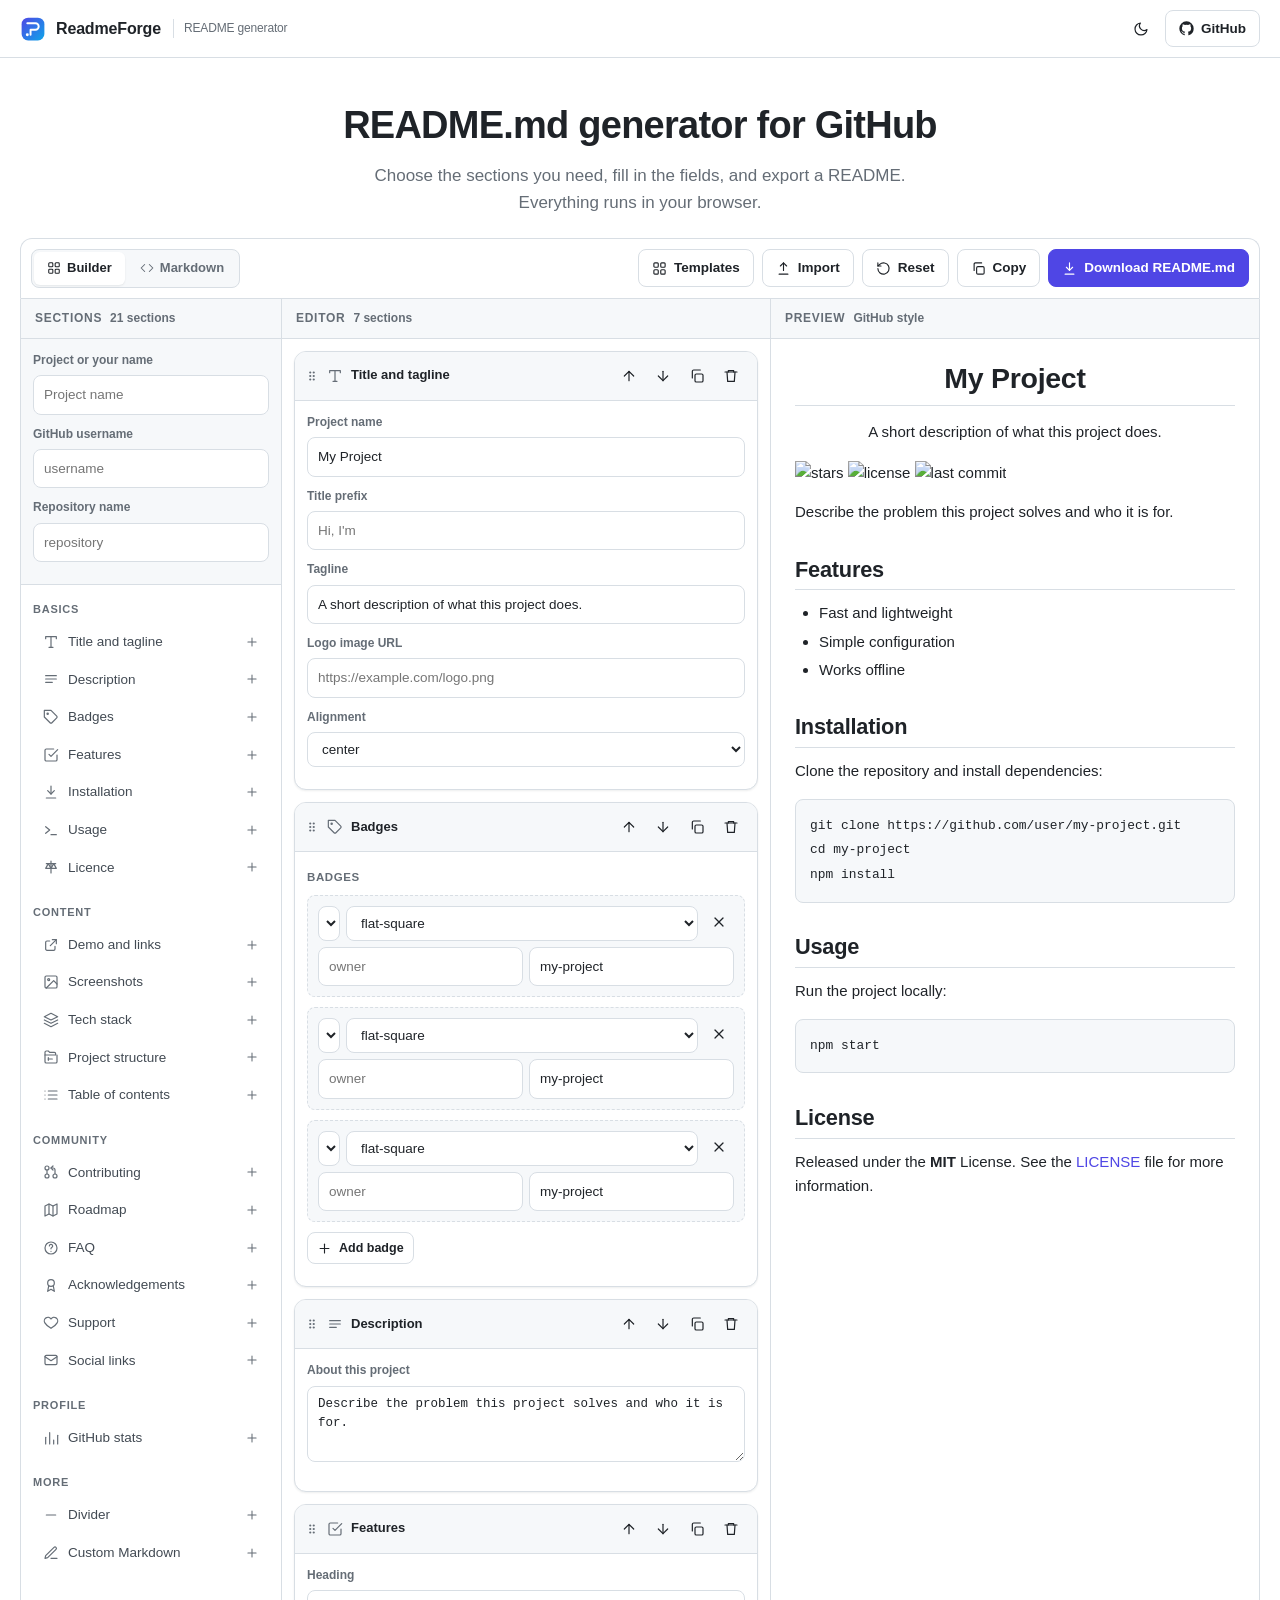
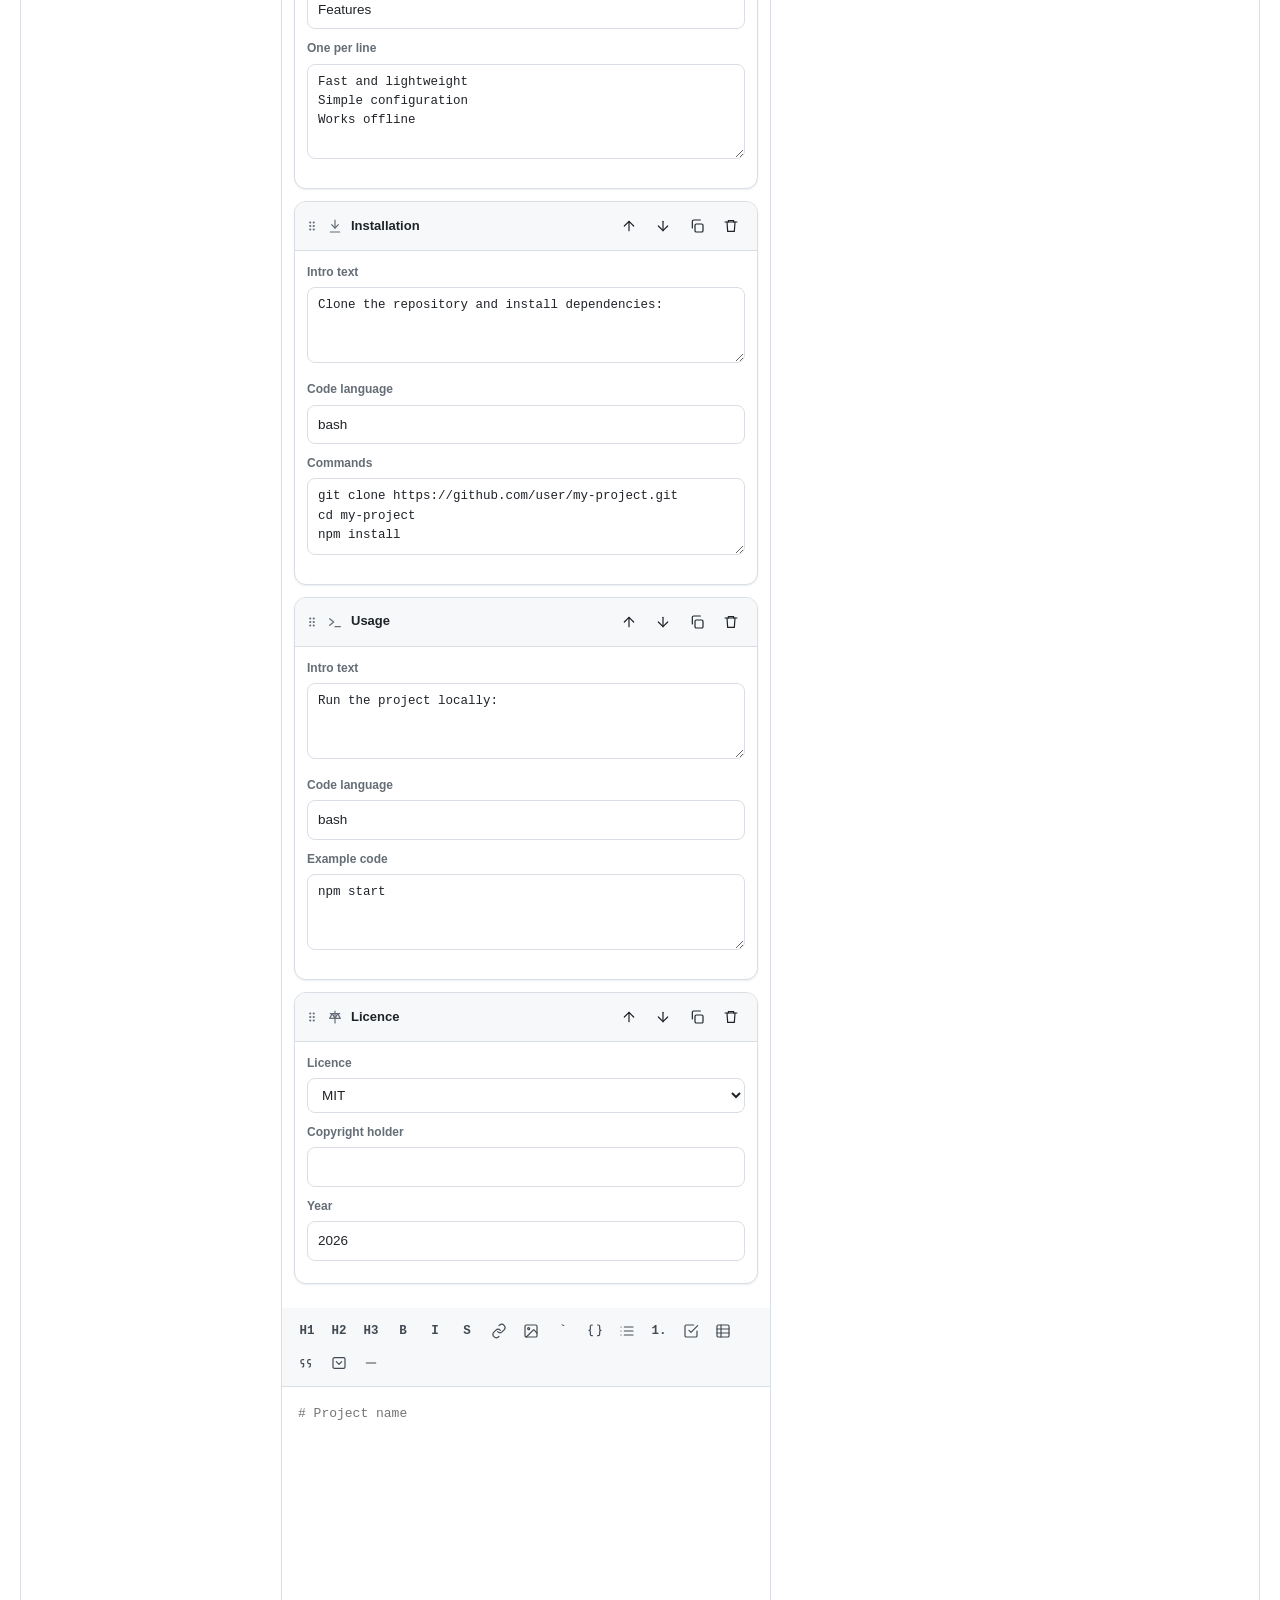
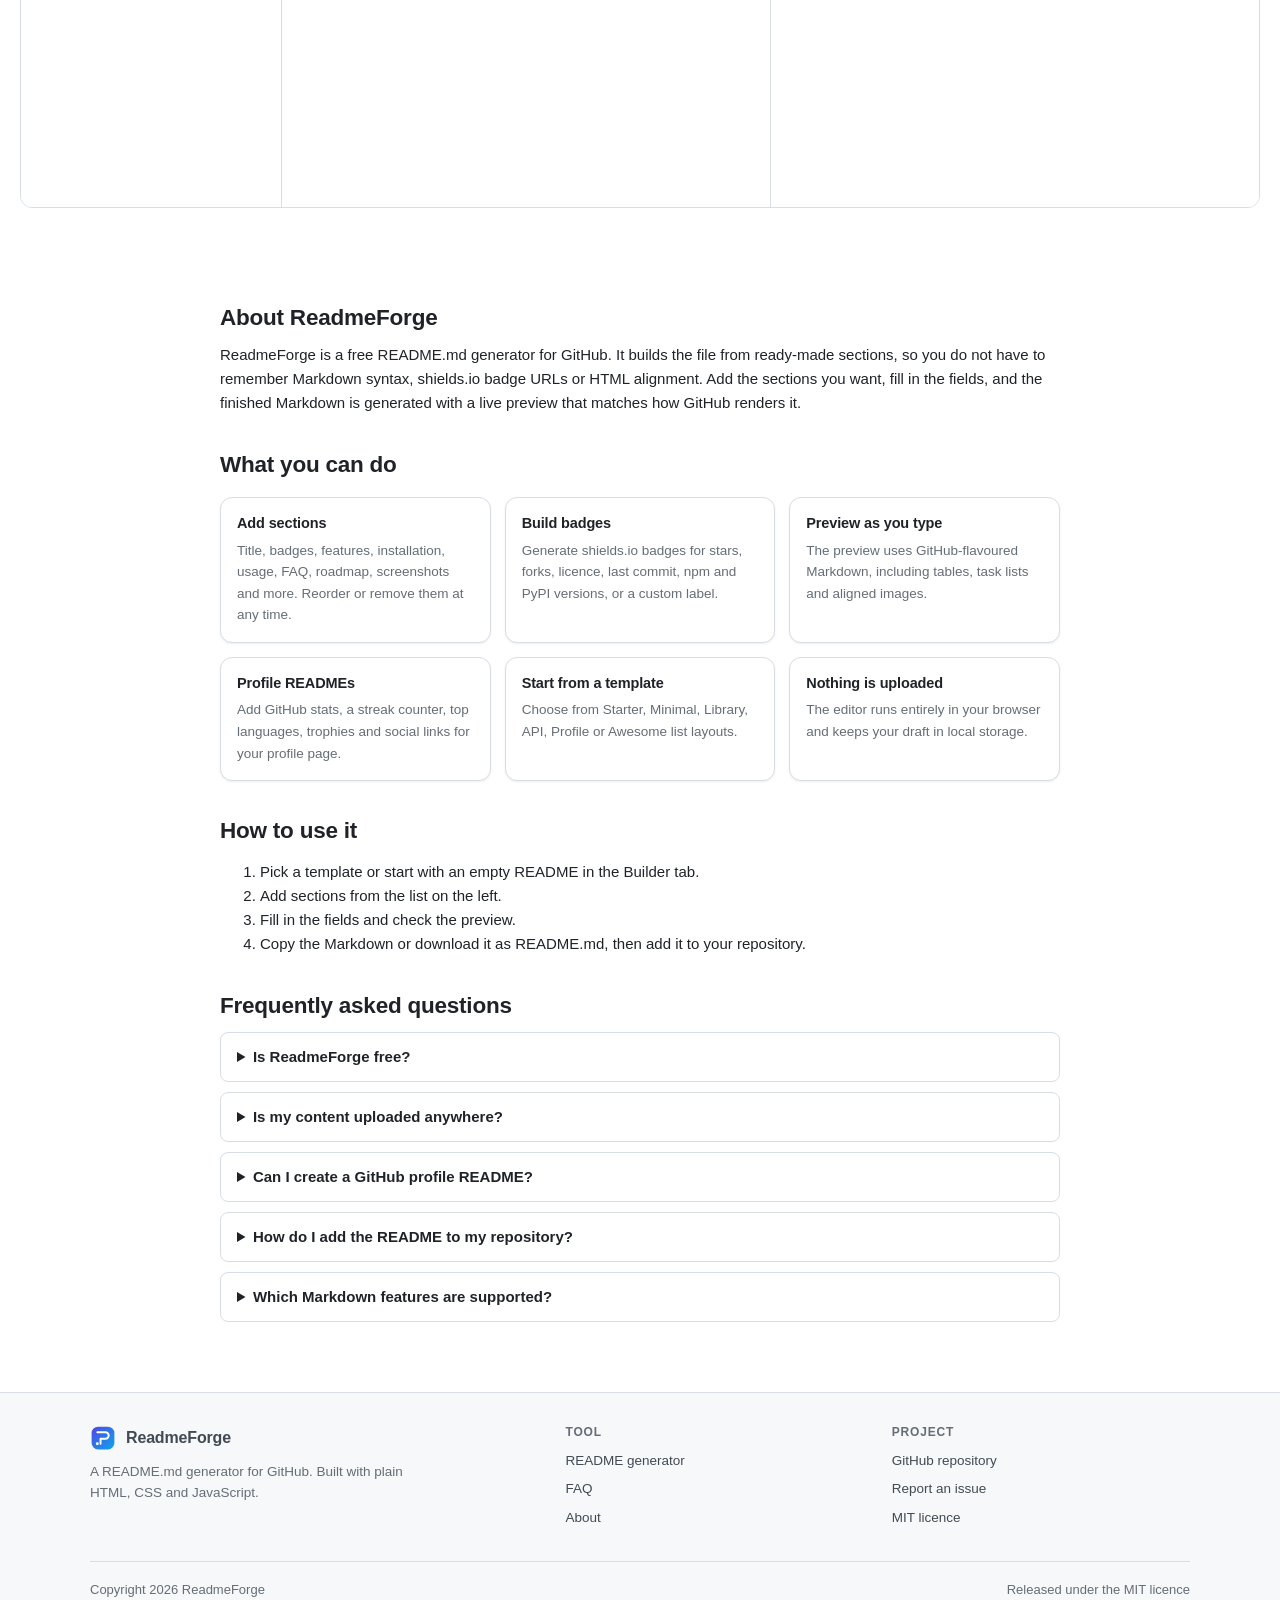
==== commit 33b2222b: "refactor: plain copy, icon set instead of emoji, no code comments" ====
--- a/index.html
+++ b/index.html
@@ -4,46 +4,39 @@
 <meta charset="utf-8" />
 <meta name="viewport" content="width=device-width, initial-scale=1" />
 
-<!-- Primary meta -->
-<title>ReadmeForge — Free README.md Generator for GitHub | Markdown Builder</title>
-<meta name="description" content="ReadmeForge is a free online README.md generator for GitHub. Build beautiful README files with drag-and-drop sections, badges, live Markdown preview, templates and one-click export — no sign-up, fully in your browser." />
-<meta name="keywords" content="readme generator, readme.md maker, github readme builder, markdown generator, github profile readme, readme template, shields.io badges, readme editor, github readme generator online, free readme maker" />
-<meta name="author" content="Raj (rajforsuree)" />
-<meta name="robots" content="index, follow, max-image-preview:large, max-snippet:-1, max-video-preview:-1" />
-<meta name="theme-color" content="#6d5efc" media="(prefers-color-scheme: light)" />
+<title>ReadmeForge | README.md Generator for GitHub</title>
+<meta name="description" content="A free README.md generator for GitHub. Add sections, build shields.io badges, check the live Markdown preview and export your README. Runs entirely in your browser." />
+<meta name="keywords" content="readme generator, readme.md generator, github readme builder, markdown generator, github profile readme, readme template, shields.io badges, readme editor" />
+<meta name="author" content="Raj" />
+<meta name="robots" content="index, follow, max-image-preview:large, max-snippet:-1" />
+<meta name="theme-color" content="#ffffff" media="(prefers-color-scheme: light)" />
 <meta name="theme-color" content="#0d1117" media="(prefers-color-scheme: dark)" />
 <meta name="color-scheme" content="light dark" />
 <link rel="canonical" href="https://rajforsuree.github.io/readme-forge/" />
 
-<!-- Open Graph -->
 <meta property="og:type" content="website" />
 <meta property="og:site_name" content="ReadmeForge" />
-<meta property="og:title" content="ReadmeForge — Free README.md Generator for GitHub" />
-<meta property="og:description" content="Build beautiful GitHub README files in minutes: drag-and-drop sections, badges, live preview, templates and one-click export. 100% free, runs in your browser." />
+<meta property="og:title" content="ReadmeForge | README.md Generator for GitHub" />
+<meta property="og:description" content="Add sections, build badges, preview the Markdown and export a README.md. Free and fully client-side." />
 <meta property="og:url" content="https://rajforsuree.github.io/readme-forge/" />
 <meta property="og:image" content="https://rajforsuree.github.io/readme-forge/assets/img/og-image.png" />
 <meta property="og:image:width" content="1200" />
 <meta property="og:image:height" content="630" />
-<meta property="og:image:alt" content="ReadmeForge — README.md generator for GitHub" />
+<meta property="og:image:alt" content="ReadmeForge README generator" />
 <meta property="og:locale" content="en_IN" />
 
-<!-- Twitter -->
 <meta name="twitter:card" content="summary_large_image" />
-<meta name="twitter:title" content="ReadmeForge — Free README.md Generator for GitHub" />
-<meta name="twitter:description" content="Build beautiful GitHub README files in minutes. Drag-and-drop sections, badges, live preview, templates, one-click export. Free and open source." />
+<meta name="twitter:title" content="ReadmeForge | README.md Generator for GitHub" />
+<meta name="twitter:description" content="Add sections, build badges, preview the Markdown and export a README.md. Free and fully client-side." />
 <meta name="twitter:image" content="https://rajforsuree.github.io/readme-forge/assets/img/og-image.png" />
-<meta name="twitter:image:alt" content="ReadmeForge — README.md generator for GitHub" />
-
-<!-- Icons & manifest -->
+<meta name="twitter:image:alt" content="ReadmeForge README generator" />
+
 <link rel="icon" href="assets/img/favicon.svg" type="image/svg+xml" />
 <link rel="icon" href="assets/img/favicon-32.png" sizes="32x32" type="image/png" />
 <link rel="apple-touch-icon" href="assets/img/apple-touch-icon.png" />
 <link rel="manifest" href="manifest.webmanifest" />
-
-<!-- Styles -->
 <link rel="stylesheet" href="assets/css/style.css" />
 
-<!-- Structured data -->
 <script type="application/ld+json">
 {
   "@context": "https://schema.org",
@@ -56,7 +49,7 @@
       "applicationCategory": "DeveloperApplication",
       "operatingSystem": "Any (web browser)",
       "browserRequirements": "Requires JavaScript",
-      "description": "A free online README.md generator for GitHub with drag-and-drop sections, badge builder, live Markdown preview and templates.",
+      "description": "A free README.md generator for GitHub with drag-and-drop sections, a shields.io badge builder, live Markdown preview and templates.",
       "offers": { "@type": "Offer", "price": "0", "priceCurrency": "INR" },
       "featureList": [
         "Drag-and-drop README sections",
@@ -64,7 +57,7 @@
         "Shields.io badge builder",
         "GitHub profile README support",
         "Project templates",
-        "One-click copy and download"
+        "Copy and download README.md"
       ],
       "author": { "@type": "Person", "name": "Raj", "url": "https://github.com/rajforsuree" }
     },
@@ -74,23 +67,23 @@
       "mainEntity": [
         {
           "@type": "Question",
-          "name": "Is ReadmeForge free to use?",
-          "acceptedAnswer": { "@type": "Answer", "text": "Yes. ReadmeForge is completely free and open source. There is no sign-up, no login and no server — everything runs in your browser." }
+          "name": "Is ReadmeForge free?",
+          "acceptedAnswer": { "@type": "Answer", "text": "Yes. ReadmeForge is free and open source. There is no sign-up and no server; everything runs in your browser." }
         },
         {
           "@type": "Question",
-          "name": "Does ReadmeForge upload my data anywhere?",
-          "acceptedAnswer": { "@type": "Answer", "text": "No. Your README content never leaves your device. The editor is fully client-side and your draft is stored only in your browser's local storage." }
+          "name": "Is my content uploaded anywhere?",
+          "acceptedAnswer": { "@type": "Answer", "text": "No. The editor is fully client-side and your draft is stored only in your browser's local storage." }
         },
         {
           "@type": "Question",
-          "name": "Can I make a GitHub profile README with it?",
-          "acceptedAnswer": { "@type": "Answer", "text": "Yes. Choose the Profile template to add a greeting header, GitHub stats cards, trophies, streak and social links, then export a README.md for your username repository." }
+          "name": "Can I create a GitHub profile README?",
+          "acceptedAnswer": { "@type": "Answer", "text": "Yes. The Profile template adds a header, GitHub stats cards, a streak counter and social links." }
         },
         {
           "@type": "Question",
           "name": "How do I add the README to my repository?",
-          "acceptedAnswer": { "@type": "Answer", "text": "Click Download to save README.md, then upload it to the root of your GitHub repository (or use Add file → Upload files), commit, and it appears on your repo home page." }
+          "acceptedAnswer": { "@type": "Answer", "text": "Download README.md, then upload it to the root of your repository and commit." }
         }
       ]
     }
@@ -103,16 +96,16 @@
 
 <header class="site-header">
   <a class="brand" href="./" aria-label="ReadmeForge home">
-    <svg viewBox="0 0 32 32" aria-hidden="true"><defs><linearGradient id="g1" x1="0" y1="0" x2="1" y2="1"><stop offset="0" stop-color="#6d5efc"/><stop offset="1" stop-color="#0ea5e9"/></linearGradient></defs><rect x="2" y="2" width="28" height="28" rx="8" fill="url(#g1)"/><path d="M9 9h10a4 4 0 0 1 4 4v0a4 4 0 0 1-4 4h-6v6" fill="none" stroke="#fff" stroke-width="2.4" stroke-linecap="round" stroke-linejoin="round"/><circle cx="9" cy="23" r="1.8" fill="#fff"/></svg>
+    <svg viewBox="0 0 32 32" aria-hidden="true"><defs><linearGradient id="g1" x1="0" y1="0" x2="1" y2="1"><stop offset="0" stop-color="#4f46e5"/><stop offset="1" stop-color="#0ea5e9"/></linearGradient></defs><rect x="2" y="2" width="28" height="28" rx="8" fill="url(#g1)"/><path d="M9 9h10a4 4 0 0 1 4 4a4 4 0 0 1-4 4h-6v6" fill="none" stroke="#fff" stroke-width="2.4" stroke-linecap="round" stroke-linejoin="round"/><circle cx="9" cy="23" r="1.8" fill="#fff"/></svg>
     ReadmeForge
-    <span class="brand-tag">README.md generator</span>
+    <span class="brand-tag">README generator</span>
   </a>
   <div class="header-spacer"></div>
   <div class="header-actions">
     <button class="btn btn-ghost btn-icon" id="themeToggle" type="button" aria-label="Toggle dark mode" title="Toggle theme">
-      <svg id="iconSun" viewBox="0 0 24 24" fill="none" stroke="currentColor" stroke-width="2" stroke-linecap="round"><circle cx="12" cy="12" r="4"/><path d="M12 2v2M12 20v2M4.9 4.9l1.4 1.4M17.7 17.7l1.4 1.4M2 12h2M20 12h2M4.9 19.1l1.4-1.4M17.7 6.3l1.4-1.4"/></svg>
+      <svg viewBox="0 0 24 24" fill="none" stroke="currentColor" stroke-width="1.8" stroke-linecap="round" stroke-linejoin="round" aria-hidden="true"><path d="M21 12.8A9 9 0 1 1 11.2 3a7 7 0 0 0 9.8 9.8Z"/></svg>
     </button>
-    <a class="btn" href="https://github.com/rajforsuree/readme-forge" target="_blank" rel="noopener" aria-label="View ReadmeForge on GitHub">
+    <a class="btn" href="https://github.com/rajforsuree/readme-forge" target="_blank" rel="noopener">
       <svg viewBox="0 0 24 24" fill="currentColor" aria-hidden="true"><path d="M12 .5A11.5 11.5 0 0 0 .5 12c0 5.08 3.29 9.39 7.86 10.91.58.11.79-.25.79-.55v-2.1c-3.2.7-3.88-1.36-3.88-1.36-.53-1.34-1.29-1.7-1.29-1.7-1.05-.72.08-.7.08-.7 1.16.08 1.77 1.19 1.77 1.19 1.03 1.77 2.7 1.26 3.36.96.1-.75.4-1.26.73-1.55-2.55-.29-5.24-1.28-5.24-5.69 0-1.26.45-2.29 1.19-3.1-.12-.29-.52-1.46.11-3.05 0 0 .97-.31 3.18 1.18a11 11 0 0 1 5.79 0c2.2-1.49 3.17-1.18 3.17-1.18.63 1.59.23 2.76.12 3.05.74.81 1.18 1.84 1.18 3.1 0 4.42-2.69 5.39-5.25 5.68.41.36.78 1.06.78 2.14v3.17c0 .3.2.67.8.55A11.5 11.5 0 0 0 23.5 12 11.5 11.5 0 0 0 12 .5Z"/></svg>
       GitHub
     </a>
@@ -120,30 +113,26 @@
 </header>
 
 <main id="main">
-  <!-- ===== Hero ===== -->
-  <section class="hero" aria-labelledby="hero-title">
-    <h1 id="hero-title">Build a <span class="grad">stunning README.md</span><br />for your GitHub project</h1>
-    <p class="lead">Drag in ready-made sections, add badges, watch the live preview and export a polished <code>README.md</code> in minutes. No sign-up. Nothing leaves your browser.</p>
-    <div class="hero-badges">
-      <span class="pill">⚡ 100% client-side</span>
-      <span class="pill">🧩 20+ section blocks</span>
-      <span class="pill">🏷️ Badge builder</span>
-      <span class="pill">👤 Profile README</span>
-      <span class="pill">🌓 Dark mode</span>
-      <span class="pill">🆓 Free &amp; open source</span>
-    </div>
+  <section class="hero">
+    <h1>README.md generator for GitHub</h1>
+    <p class="lead">Choose the sections you need, fill in the fields, and export a README. Everything runs in your browser.</p>
   </section>
 
-  <!-- ===== App ===== -->
   <section class="app" aria-label="README generator">
     <div class="app-toolbar">
       <div class="segmented" role="tablist" aria-label="Editor mode">
-        <button type="button" role="tab" id="tabBuilder" aria-selected="true" data-mode="builder">🧩 Builder</button>
-        <button type="button" role="tab" id="tabMarkdown" aria-selected="false" data-mode="markdown">⌨️ Markdown</button>
+        <button type="button" role="tab" id="tabBuilder" aria-selected="true" data-mode="builder">
+          <svg viewBox="0 0 24 24" fill="none" stroke="currentColor" stroke-width="1.8" stroke-linecap="round" stroke-linejoin="round" aria-hidden="true"><rect x="3" y="3" width="7" height="7" rx="1.5"/><rect x="14" y="3" width="7" height="7" rx="1.5"/><rect x="3" y="14" width="7" height="7" rx="1.5"/><rect x="14" y="14" width="7" height="7" rx="1.5"/></svg>
+          Builder
+        </button>
+        <button type="button" role="tab" id="tabMarkdown" aria-selected="false" data-mode="markdown">
+          <svg viewBox="0 0 24 24" fill="none" stroke="currentColor" stroke-width="1.8" stroke-linecap="round" stroke-linejoin="round" aria-hidden="true"><path d="m16 18 6-6-6-6"/><path d="m8 6-6 6 6 6"/></svg>
+          Markdown
+        </button>
       </div>
 
       <div class="segmented mobile-panes" role="tablist" aria-label="Panel">
-        <button type="button" data-pane="library" aria-selected="false">Library</button>
+        <button type="button" data-pane="library" aria-selected="false">Sections</button>
         <button type="button" data-pane="editor" aria-selected="true">Editor</button>
         <button type="button" data-pane="preview" aria-selected="false">Preview</button>
       </div>
@@ -151,51 +140,49 @@
       <div class="toolbar-spacer"></div>
 
       <button class="btn" id="btnTemplates" type="button">
-        <svg viewBox="0 0 24 24" fill="none" stroke="currentColor" stroke-width="2" stroke-linecap="round" stroke-linejoin="round" aria-hidden="true"><rect x="3" y="3" width="7" height="7" rx="1"/><rect x="14" y="3" width="7" height="7" rx="1"/><rect x="3" y="14" width="7" height="7" rx="1"/><rect x="14" y="14" width="7" height="7" rx="1"/></svg>
+        <svg viewBox="0 0 24 24" fill="none" stroke="currentColor" stroke-width="1.8" stroke-linecap="round" stroke-linejoin="round" aria-hidden="true"><rect x="3" y="3" width="7" height="7" rx="1.5"/><rect x="14" y="3" width="7" height="7" rx="1.5"/><rect x="3" y="14" width="7" height="7" rx="1.5"/><rect x="14" y="14" width="7" height="7" rx="1.5"/></svg>
         Templates
       </button>
       <button class="btn" id="btnImport" type="button">
-        <svg viewBox="0 0 24 24" fill="none" stroke="currentColor" stroke-width="2" stroke-linecap="round" stroke-linejoin="round" aria-hidden="true"><path d="M12 3v12"/><path d="m7 10 5 5 5-5"/><path d="M5 21h14"/></svg>
+        <svg viewBox="0 0 24 24" fill="none" stroke="currentColor" stroke-width="1.8" stroke-linecap="round" stroke-linejoin="round" aria-hidden="true"><path d="M12 15V3"/><path d="m7 8 5-5 5 5"/><path d="M5 21h14"/></svg>
         Import
       </button>
       <button class="btn" id="btnReset" type="button">
-        <svg viewBox="0 0 24 24" fill="none" stroke="currentColor" stroke-width="2" stroke-linecap="round" stroke-linejoin="round" aria-hidden="true"><path d="M3 12a9 9 0 1 0 3-6.7L3 8"/><path d="M3 3v5h5"/></svg>
+        <svg viewBox="0 0 24 24" fill="none" stroke="currentColor" stroke-width="1.8" stroke-linecap="round" stroke-linejoin="round" aria-hidden="true"><path d="M3 12a9 9 0 1 0 3-6.7L3 8"/><path d="M3 3v5h5"/></svg>
         Reset
       </button>
       <button class="btn" id="btnCopy" type="button">
-        <svg viewBox="0 0 24 24" fill="none" stroke="currentColor" stroke-width="2" stroke-linecap="round" stroke-linejoin="round" aria-hidden="true"><rect x="9" y="9" width="12" height="12" rx="2"/><path d="M5 15V5a2 2 0 0 1 2-2h10"/></svg>
+        <svg viewBox="0 0 24 24" fill="none" stroke="currentColor" stroke-width="1.8" stroke-linecap="round" stroke-linejoin="round" aria-hidden="true"><rect x="9" y="9" width="12" height="12" rx="2"/><path d="M5 15V5a2 2 0 0 1 2-2h10"/></svg>
         Copy
       </button>
       <button class="btn btn-primary" id="btnDownload" type="button">
-        <svg viewBox="0 0 24 24" fill="none" stroke="currentColor" stroke-width="2" stroke-linecap="round" stroke-linejoin="round" aria-hidden="true"><path d="M12 3v12"/><path d="m7 10 5 5 5-5"/><path d="M5 21h14"/></svg>
+        <svg viewBox="0 0 24 24" fill="none" stroke="currentColor" stroke-width="1.8" stroke-linecap="round" stroke-linejoin="round" aria-hidden="true"><path d="M12 3v12"/><path d="m7 10 5 5 5-5"/><path d="M5 21h14"/></svg>
         Download README.md
       </button>
     </div>
 
     <div class="app-grid" id="appGrid" data-pane="editor">
-      <!-- Library -->
-      <aside class="panel library" aria-label="Section library">
-        <div class="panel-head">Library <span class="count" id="libCount"></span></div>
+      <aside class="panel library" aria-label="Section list">
+        <div class="panel-head">Sections <span class="count" id="libCount"></span></div>
         <div class="panel-body">
           <div class="globals">
             <div class="field">
-              <label for="gName">Project / your name</label>
-              <input type="text" id="gName" placeholder="Awesome Project" autocomplete="off" />
+              <label for="gName">Project or your name</label>
+              <input type="text" id="gName" placeholder="Project name" autocomplete="off" />
             </div>
             <div class="field">
               <label for="gOwner">GitHub username</label>
-              <input type="text" id="gOwner" placeholder="rajforsuree" autocomplete="off" />
+              <input type="text" id="gOwner" placeholder="username" autocomplete="off" />
             </div>
             <div class="field">
               <label for="gRepo">Repository name</label>
-              <input type="text" id="gRepo" placeholder="awesome-project" autocomplete="off" />
+              <input type="text" id="gRepo" placeholder="repository" autocomplete="off" />
             </div>
           </div>
           <div id="libraryList"></div>
         </div>
       </aside>
 
-      <!-- Editor -->
       <div class="panel editor" aria-label="Editor">
         <div class="panel-head">Editor <span class="count" id="editorCount"></span></div>
         <div class="panel-body">
@@ -204,14 +191,13 @@
           </div>
           <div id="markdownPane" hidden class="editor-wrap">
             <div class="md-toolbar" id="mdToolbar"></div>
-            <textarea class="md-textarea" id="mdInput" spellcheck="false" aria-label="Markdown source" placeholder="# My Project&#10;&#10;Write Markdown here, or switch to the Builder tab…"></textarea>
+            <textarea class="md-textarea" id="mdInput" spellcheck="false" aria-label="Markdown source" placeholder="# Project name"></textarea>
           </div>
         </div>
       </div>
 
-      <!-- Preview -->
-      <div class="panel preview" aria-label="Live preview">
-        <div class="panel-head">Live preview <span class="count">GitHub style</span></div>
+      <div class="panel preview" aria-label="Preview">
+        <div class="panel-head">Preview <span class="count">GitHub style</span></div>
         <div class="panel-body preview-body">
           <article class="markdown-body" id="preview"></article>
         </div>
@@ -219,49 +205,48 @@
     </div>
   </section>
 
-  <!-- ===== SEO content ===== -->
   <section class="seo" aria-labelledby="about-title">
-    <h2 id="about-title">What is ReadmeForge?</h2>
-    <p>ReadmeForge is a free, browser-based <strong>README.md generator for GitHub</strong>. A great README is often the first thing a visitor sees on your repository — it explains what your project does, how to install it, and why it matters. Writing one from scratch means juggling Markdown syntax, shields.io badge URLs, HTML alignment and tables. ReadmeForge removes that friction: pick the sections you need, fill in a few fields, and the finished Markdown is generated for you with a live, GitHub-styled preview.</p>
-
-    <h2>Everything you need to ship a great README</h2>
+    <h2 id="about-title">About ReadmeForge</h2>
+    <p>ReadmeForge is a free README.md generator for GitHub. It builds the file from ready-made sections, so you do not have to remember Markdown syntax, shields.io badge URLs or HTML alignment. Add the sections you want, fill in the fields, and the finished Markdown is generated with a live preview that matches how GitHub renders it.</p>
+
+    <h2>What you can do</h2>
     <div class="cards">
-      <div class="card"><h3>🧩 Drag-and-drop sections</h3><p>Title, features, installation, usage, FAQ, roadmap, licence and more — add, reorder and delete blocks in seconds.</p></div>
-      <div class="card"><h3>🏷️ Badge builder</h3><p>Generate shields.io badges for build status, version, licence, stars, forks and any custom label — no URL guessing.</p></div>
-      <div class="card"><h3>👁️ Live Markdown preview</h3><p>See exactly how your README will look on GitHub as you type, including tables, task lists and aligned images.</p></div>
-      <div class="card"><h3>👤 Profile READMEs</h3><p>Building your GitHub profile page? Add stats, streak, top languages, trophies and social links in one click.</p></div>
-      <div class="card"><h3>📄 Templates</h3><p>Start from a minimal, library, API or profile template instead of a blank page.</p></div>
-      <div class="card"><h3>🔒 Private by design</h3><p>Everything runs locally in your browser. Your content is never uploaded, and your draft is auto-saved offline.</p></div>
-    </div>
-
-    <h2>How to generate a README in 4 steps</h2>
+      <div class="card"><h3>Add sections</h3><p>Title, badges, features, installation, usage, FAQ, roadmap, screenshots and more. Reorder or remove them at any time.</p></div>
+      <div class="card"><h3>Build badges</h3><p>Generate shields.io badges for stars, forks, licence, last commit, npm and PyPI versions, or a custom label.</p></div>
+      <div class="card"><h3>Preview as you type</h3><p>The preview uses GitHub-flavoured Markdown, including tables, task lists and aligned images.</p></div>
+      <div class="card"><h3>Profile READMEs</h3><p>Add GitHub stats, a streak counter, top languages, trophies and social links for your profile page.</p></div>
+      <div class="card"><h3>Start from a template</h3><p>Choose from Starter, Minimal, Library, API, Profile or Awesome list layouts.</p></div>
+      <div class="card"><h3>Nothing is uploaded</h3><p>The editor runs entirely in your browser and keeps your draft in local storage.</p></div>
+    </div>
+
+    <h2>How to use it</h2>
     <ol>
-      <li><strong>Pick a template</strong> or start from scratch in the Builder tab.</li>
-      <li><strong>Add sections</strong> from the library — title, features, installation, usage and more.</li>
-      <li><strong>Fill in the fields</strong> and watch the live preview update instantly. Add badges and social links.</li>
-      <li><strong>Copy or download</strong> your <code>README.md</code> and drop it into the root of your GitHub repository.</li>
+      <li>Pick a template or start with an empty README in the Builder tab.</li>
+      <li>Add sections from the list on the left.</li>
+      <li>Fill in the fields and check the preview.</li>
+      <li>Copy the Markdown or download it as README.md, then add it to your repository.</li>
     </ol>
 
     <h2 id="faq-heading">Frequently asked questions</h2>
-    <details><summary>Is ReadmeForge free to use?</summary><p>Yes — it is completely free and open source. There is no sign-up, no login and no backend; everything runs in your browser.</p></details>
-    <details><summary>Does ReadmeForge upload my data anywhere?</summary><p>No. Your README content never leaves your device. The editor is fully client-side and your draft is stored only in your browser's local storage.</p></details>
-    <details><summary>Can I make a GitHub profile README with it?</summary><p>Absolutely. Choose the Profile template to add a greeting header, GitHub stats cards, trophies, a streak counter and social links, then export a <code>README.md</code> for your username repository.</p></details>
-    <details><summary>How do I add the README to my repository?</summary><p>Click <em>Download</em> to save <code>README.md</code>, then upload it to the root of your GitHub repository (or use <em>Add file → Upload files</em>), commit, and it appears on your repository home page.</p></details>
-    <details><summary>Which Markdown features are supported?</summary><p>GitHub-flavoured Markdown: headings, lists, task lists, tables, blockquotes, fenced code blocks, links, images, inline HTML (for centred headers) and <code>&lt;details&gt;</code> collapsible sections.</p></details>
+    <details><summary>Is ReadmeForge free?</summary><p>Yes. It is free and open source. There is no sign-up and no server; everything runs in your browser.</p></details>
+    <details><summary>Is my content uploaded anywhere?</summary><p>No. The editor is fully client-side and your draft is stored only in your browser's local storage.</p></details>
+    <details><summary>Can I create a GitHub profile README?</summary><p>Yes. The Profile template adds a header, GitHub stats cards, a streak counter and social links.</p></details>
+    <details><summary>How do I add the README to my repository?</summary><p>Download README.md, then upload it to the root of your repository and commit. For a profile README, create a repository named after your username and add the file there.</p></details>
+    <details><summary>Which Markdown features are supported?</summary><p>GitHub-flavoured Markdown: headings, lists, task lists, tables, blockquotes, fenced code blocks, links, images, inline HTML for centred headers, and collapsible sections.</p></details>
   </section>
 </main>
 
 <footer class="site-footer">
   <div class="footer-grid">
     <div>
-      <a class="brand" href="./" style="margin-bottom:8px">
-        <svg viewBox="0 0 32 32" aria-hidden="true"><defs><linearGradient id="g2" x1="0" y1="0" x2="1" y2="1"><stop offset="0" stop-color="#6d5efc"/><stop offset="1" stop-color="#0ea5e9"/></linearGradient></defs><rect x="2" y="2" width="28" height="28" rx="8" fill="url(#g2)"/><path d="M9 9h10a4 4 0 0 1 4 4v0a4 4 0 0 1-4 4h-6v6" fill="none" stroke="#fff" stroke-width="2.4" stroke-linecap="round" stroke-linejoin="round"/><circle cx="9" cy="23" r="1.8" fill="#fff"/></svg>
+      <a class="brand" href="./">
+        <svg viewBox="0 0 32 32" aria-hidden="true"><defs><linearGradient id="g2" x1="0" y1="0" x2="1" y2="1"><stop offset="0" stop-color="#4f46e5"/><stop offset="1" stop-color="#0ea5e9"/></linearGradient></defs><rect x="2" y="2" width="28" height="28" rx="8" fill="url(#g2)"/><path d="M9 9h10a4 4 0 0 1 4 4a4 4 0 0 1-4 4h-6v6" fill="none" stroke="#fff" stroke-width="2.4" stroke-linecap="round" stroke-linejoin="round"/><circle cx="9" cy="23" r="1.8" fill="#fff"/></svg>
         ReadmeForge
       </a>
-      <p style="font-size:13.5px;color:var(--muted);max-width:320px">The free README.md generator for GitHub. Built with vanilla HTML, CSS and JavaScript.</p>
+      <p class="about">A README.md generator for GitHub. Built with plain HTML, CSS and JavaScript.</p>
     </div>
     <div>
-      <h4>Product</h4>
+      <h4>Tool</h4>
       <ul>
         <li><a href="#main">README generator</a></li>
         <li><a href="#faq-heading">FAQ</a></li>
@@ -278,8 +263,8 @@
     </div>
   </div>
   <div class="footer-bottom">
-    <span>© <span id="year">2026</span> ReadmeForge · MIT Licence</span>
-    <span>Made for the GitHub community 🧡</span>
+    <span>Copyright <span id="year">2026</span> ReadmeForge</span>
+    <span>Released under the MIT licence</span>
   </div>
 </footer>
 
--- a/assets/css/style.css
+++ b/assets/css/style.css
@@ -1,9 +1,3 @@
-/* ==========================================================================
-   ReadmeForge — stylesheet
-   A fast, dependency-free README generator.
-   ========================================================================== */
-
-/* ---------- Design tokens ---------- */
 :root {
   --bg: #ffffff;
   --bg-soft: #f6f8fa;
@@ -14,19 +8,17 @@
   --text: #1f2328;
   --text-soft: #424a53;
   --muted: #656d76;
-  --accent: #6d5efc;
+  --accent: #4f46e5;
   --accent-2: #0ea5e9;
-  --accent-soft: #efeefe;
+  --accent-soft: #eef0fe;
   --danger: #d1242f;
-  --ok: #1a7f37;
-  --warn: #9a6700;
   --shadow: 0 1px 2px rgba(31, 35, 40, .08), 0 6px 20px rgba(31, 35, 40, .06);
   --shadow-sm: 0 1px 2px rgba(31, 35, 40, .08);
   --radius: 12px;
   --radius-sm: 8px;
   --mono: ui-monospace, SFMono-Regular, "SF Mono", Menlo, Consolas, "Liberation Mono", monospace;
   --sans: -apple-system, BlinkMacSystemFont, "Segoe UI", Roboto, "Helvetica Neue", Arial, "Noto Sans", sans-serif;
-  --header-h: 60px;
+  --header-h: 58px;
 }
 
 [data-theme="dark"] {
@@ -39,19 +31,18 @@
   --text: #e6edf3;
   --text-soft: #c9d1d9;
   --muted: #8b949e;
-  --accent: #8b7dff;
+  --accent: #818cf8;
   --accent-2: #38bdf8;
-  --accent-soft: #1a1b2e;
+  --accent-soft: #171a2b;
   --danger: #ff7b72;
-  --ok: #3fb950;
-  --warn: #d29922;
   --shadow: 0 1px 2px rgba(1, 4, 9, .5), 0 8px 24px rgba(1, 4, 9, .5);
   --shadow-sm: 0 1px 2px rgba(1, 4, 9, .6);
 }
 
-/* ---------- Reset ---------- */
 *, *::before, *::after { box-sizing: border-box; }
+
 html { scroll-behavior: smooth; -webkit-text-size-adjust: 100%; }
+
 body {
   margin: 0;
   font-family: var(--sans);
@@ -61,6 +52,7 @@
   background: var(--bg);
   -webkit-font-smoothing: antialiased;
 }
+
 img { max-width: 100%; }
 a { color: var(--accent); text-decoration: none; }
 a:hover { text-decoration: underline; }
@@ -74,27 +66,30 @@
 }
 .skip-link:focus { left: 0; }
 
-/* ---------- Header ---------- */
 .site-header {
   position: sticky; top: 0; z-index: 60;
   height: var(--header-h);
   display: flex; align-items: center; gap: 16px;
   padding: 0 20px;
-  background: color-mix(in srgb, var(--bg) 85%, transparent);
+  background: color-mix(in srgb, var(--bg) 88%, transparent);
   backdrop-filter: saturate(180%) blur(12px);
   border-bottom: 1px solid var(--border);
 }
-.brand { display: flex; align-items: center; gap: 10px; font-weight: 800; font-size: 17px; letter-spacing: -.02em; color: var(--text); }
+
+.brand {
+  display: flex; align-items: center; gap: 10px;
+  font-weight: 700; font-size: 16px; letter-spacing: -.01em; color: var(--text);
+}
 .brand:hover { text-decoration: none; }
-.brand svg { width: 28px; height: 28px; }
-.brand .brand-tag {
+.brand svg { width: 26px; height: 26px; flex: none; }
+.brand-tag {
   font-weight: 500; font-size: 12px; color: var(--muted);
   border-left: 1px solid var(--border); padding-left: 10px; margin-left: 2px;
 }
+
 .header-spacer { flex: 1; }
 .header-actions { display: flex; align-items: center; gap: 8px; }
 
-/* ---------- Buttons ---------- */
 .btn {
   display: inline-flex; align-items: center; justify-content: center; gap: 7px;
   padding: 7px 13px; border-radius: var(--radius-sm);
@@ -106,11 +101,10 @@
 .btn:active { transform: translateY(1px); }
 .btn:focus-visible { outline: 2px solid var(--accent); outline-offset: 2px; }
 .btn svg { width: 15px; height: 15px; flex: none; }
-.btn-primary {
-  background: linear-gradient(135deg, var(--accent), var(--accent-2));
-  border-color: transparent; color: #fff; box-shadow: var(--shadow-sm);
-}
-.btn-primary:hover { filter: brightness(1.06); background: linear-gradient(135deg, var(--accent), var(--accent-2)); }
+
+.btn-primary { background: var(--accent); border-color: var(--accent); color: #fff; }
+.btn-primary:hover { background: color-mix(in srgb, var(--accent) 88%, #000); border-color: color-mix(in srgb, var(--accent) 88%, #000); }
+
 .btn-ghost { border-color: transparent; background: transparent; }
 .btn-ghost:hover { background: var(--bg-soft); }
 .btn-sm { padding: 5px 9px; font-size: 12.5px; }
@@ -118,132 +112,152 @@
 .btn-icon svg { width: 16px; height: 16px; }
 .btn-danger:hover { color: var(--danger); border-color: var(--danger); }
 
-/* ---------- Hero ---------- */
-.hero {
-  text-align: center; padding: 54px 20px 30px; max-width: 820px; margin: 0 auto;
-}
-.hero h1 { font-size: clamp(28px, 5vw, 44px); letter-spacing: -.03em; margin-bottom: 14px; }
-.hero h1 .grad {
-  background: linear-gradient(120deg, var(--accent), var(--accent-2));
-  -webkit-background-clip: text; background-clip: text; -webkit-text-fill-color: transparent;
-}
-.hero p.lead { font-size: clamp(15px, 2vw, 18px); color: var(--muted); max-width: 620px; margin: 0 auto 22px; }
-.hero-badges { display: flex; flex-wrap: wrap; gap: 8px; justify-content: center; }
-.pill {
-  display: inline-flex; align-items: center; gap: 6px;
-  padding: 5px 12px; border-radius: 999px; font-size: 12.5px; font-weight: 600;
-  background: var(--bg-soft); border: 1px solid var(--border); color: var(--text-soft);
-}
-
-/* ---------- App shell ---------- */
-.app { padding: 0 20px 40px; max-width: 1560px; margin: 0 auto; }
+.hero { max-width: 720px; margin: 0 auto; padding: 44px 20px 22px; text-align: center; }
+.hero h1 { font-size: clamp(26px, 4.4vw, 38px); letter-spacing: -.02em; margin-bottom: 12px; }
+.hero p.lead { font-size: clamp(15px, 1.8vw, 17px); color: var(--muted); margin: 0 auto; max-width: 560px; }
+
+.app { max-width: 1560px; margin: 0 auto; padding: 0 20px 40px; }
+
 .app-toolbar {
   display: flex; flex-wrap: wrap; align-items: center; gap: 8px;
-  padding: 10px; border: 1px solid var(--border); border-bottom: none;
-  border-radius: var(--radius) var(--radius) 0 0; background: var(--bg-elev);
-}
-.segmented { display: inline-flex; background: var(--bg-soft); border: 1px solid var(--border); border-radius: var(--radius-sm); padding: 2px; }
+  padding: 10px;
+  border: 1px solid var(--border); border-bottom: none;
+  border-radius: var(--radius) var(--radius) 0 0;
+  background: var(--bg-elev);
+}
+
+.segmented {
+  display: inline-flex; padding: 2px; gap: 2px;
+  background: var(--bg-soft); border: 1px solid var(--border); border-radius: var(--radius-sm);
+}
 .segmented button {
-  border: none; background: transparent; padding: 6px 14px; border-radius: 6px;
+  display: inline-flex; align-items: center; gap: 6px;
+  border: none; background: transparent; padding: 6px 13px; border-radius: 6px;
   font-size: 13px; font-weight: 600; cursor: pointer; color: var(--muted);
 }
+.segmented button svg { width: 14px; height: 14px; }
 .segmented button[aria-selected="true"] { background: var(--bg-elev); color: var(--text); box-shadow: var(--shadow-sm); }
+
 .toolbar-spacer { flex: 1; }
 
 .app-grid {
   display: grid;
-  grid-template-columns: 264px minmax(0, 1fr) minmax(0, 1fr);
-  gap: 0;
+  grid-template-columns: 260px minmax(0, 1fr) minmax(0, 1fr);
   border: 1px solid var(--border);
   border-radius: 0 0 var(--radius) var(--radius);
   overflow: hidden;
   background: var(--bg-elev);
-  min-height: 72vh;
-}
+  min-height: 70vh;
+}
+
 .panel { min-width: 0; display: flex; flex-direction: column; background: var(--panel); }
 .panel + .panel { border-left: 1px solid var(--border); }
+
 .panel-head {
-  display: flex; align-items: center; gap: 8px;
+  flex: none; display: flex; align-items: center; gap: 8px;
   padding: 10px 14px; border-bottom: 1px solid var(--border);
+  background: var(--bg-soft);
   font-size: 12px; font-weight: 700; text-transform: uppercase; letter-spacing: .06em; color: var(--muted);
-  background: var(--bg-soft); flex: none;
-}
-.panel-head .count { font-weight: 600; text-transform: none; letter-spacing: 0; color: var(--muted); }
-.panel-body { overflow: auto; flex: 1; }
-
-/* ---------- Library ---------- */
-.lib-section { padding: 10px 12px 2px; }
-.lib-section h3 { font-size: 11px; text-transform: uppercase; letter-spacing: .07em; color: var(--muted); margin: 8px 0 6px; }
-.lib-item {
-  display: flex; align-items: center; gap: 9px; width: 100%; text-align: left;
-  padding: 8px 10px; border-radius: var(--radius-sm); border: 1px solid transparent;
-  background: transparent; cursor: pointer; font-size: 13.5px; font-weight: 500; color: var(--text-soft);
-}
-.lib-item:hover { background: var(--accent-soft); color: var(--text); }
-.lib-item .ico { width: 18px; text-align: center; font-size: 15px; flex: none; }
-.lib-item .plus { margin-left: auto; color: var(--muted); font-size: 15px; }
-.lib-item:hover .plus { color: var(--accent); }
+}
+.panel-head .count { font-weight: 600; text-transform: none; letter-spacing: 0; }
+
+.panel-body { flex: 1; overflow: auto; }
 
 .globals { padding: 12px; border-bottom: 1px solid var(--border); background: var(--bg-soft); }
 .globals label { display: block; font-size: 11.5px; font-weight: 700; color: var(--muted); margin: 0 0 4px; }
 .globals .field + .field { margin-top: 9px; }
 
-/* ---------- Form controls ---------- */
+.lib-section { padding: 10px 12px 2px; }
+.lib-section h3 {
+  font-size: 11px; text-transform: uppercase; letter-spacing: .07em;
+  color: var(--muted); margin: 8px 0 6px;
+}
+.lib-item {
+  display: flex; align-items: center; gap: 9px; width: 100%; text-align: left;
+  padding: 7px 9px; border-radius: var(--radius-sm); border: 1px solid transparent;
+  background: transparent; cursor: pointer; font-size: 13.5px; font-weight: 500; color: var(--text-soft);
+}
+.lib-item:hover { background: var(--accent-soft); color: var(--text); }
+.lib-item svg { width: 16px; height: 16px; flex: none; color: var(--muted); }
+.lib-item:hover svg { color: var(--accent); }
+.lib-item .plus { margin-left: auto; width: 14px; height: 14px; color: var(--muted); }
+.lib-item:hover .plus { color: var(--accent); }
+
 .field { margin-bottom: 10px; }
 .field label { display: block; font-size: 12px; font-weight: 700; color: var(--muted); margin-bottom: 5px; }
+
 input[type="text"], input[type="url"], input[type="color"], textarea, select {
   width: 100%; padding: 8px 10px; font: inherit; font-size: 13.5px;
-  color: var(--text); background: var(--bg); border: 1px solid var(--border); border-radius: var(--radius-sm);
+  color: var(--text); background: var(--bg);
+  border: 1px solid var(--border); border-radius: var(--radius-sm);
   transition: border-color .15s ease, box-shadow .15s ease;
 }
 textarea { resize: vertical; min-height: 70px; font-family: var(--mono); font-size: 12.5px; line-height: 1.55; }
-input:focus, textarea:focus, select:focus { outline: none; border-color: var(--accent); box-shadow: 0 0 0 3px color-mix(in srgb, var(--accent) 22%, transparent); }
+input:focus, textarea:focus, select:focus {
+  outline: none; border-color: var(--accent);
+  box-shadow: 0 0 0 3px color-mix(in srgb, var(--accent) 20%, transparent);
+}
 input[type="color"] { padding: 2px; height: 34px; cursor: pointer; }
+
 .row { display: flex; gap: 8px; }
 .row > * { flex: 1; min-width: 0; }
+
 .check { display: flex; align-items: center; gap: 8px; font-size: 13.5px; font-weight: 500; color: var(--text-soft); }
 .check input { width: auto; }
 
-/* ---------- Blocks ---------- */
 .blocks { padding: 12px; }
-.blocks-empty {
-  text-align: center; color: var(--muted); padding: 48px 20px; font-size: 14px;
-}
-.blocks-empty strong { display: block; color: var(--text); font-size: 16px; margin-bottom: 6px; }
+
+.blocks-empty { padding: 48px 20px; text-align: center; color: var(--muted); font-size: 14px; }
+.blocks-empty strong { display: block; color: var(--text); font-size: 15px; margin-bottom: 6px; }
 
 .block {
+  margin-bottom: 12px; overflow: hidden;
   border: 1px solid var(--border); border-radius: var(--radius);
-  background: var(--bg-elev); margin-bottom: 12px; overflow: hidden; box-shadow: var(--shadow-sm);
+  background: var(--bg-elev); box-shadow: var(--shadow-sm);
 }
 .block.dragging { opacity: .5; }
-.block.drop-target { border-color: var(--accent); box-shadow: 0 0 0 3px color-mix(in srgb, var(--accent) 22%, transparent); }
+.block.drop-target { border-color: var(--accent); box-shadow: 0 0 0 3px color-mix(in srgb, var(--accent) 20%, transparent); }
+
 .block-head {
-  display: flex; align-items: center; gap: 8px; padding: 8px 10px;
-  background: var(--bg-soft); border-bottom: 1px solid var(--border); cursor: grab;
-}
-.block-head .drag { color: var(--muted); font-size: 15px; cursor: grab; }
+  display: flex; align-items: center; gap: 8px;
+  padding: 8px 10px; cursor: grab;
+  background: var(--bg-soft); border-bottom: 1px solid var(--border);
+}
+.block-head .grip { width: 14px; height: 14px; color: var(--muted); flex: none; }
+.block-head .ico { width: 16px; height: 16px; color: var(--muted); flex: none; }
 .block-head .name { font-size: 13px; font-weight: 700; }
 .block-head .spacer { flex: 1; }
 .block-actions { display: flex; gap: 2px; }
+
 .block-body { padding: 12px; }
-.block-body .pair { display: flex; gap: 6px; align-items: flex-start; margin-bottom: 8px; }
-.block-body .pair .grow { flex: 1; }
-.subhead { font-size: 11.5px; font-weight: 700; text-transform: uppercase; letter-spacing: .05em; color: var(--muted); margin: 4px 0 8px; }
-
-/* ---------- Editor (markdown mode) ---------- */
+.block-body .subhead {
+  font-size: 11.5px; font-weight: 700; text-transform: uppercase;
+  letter-spacing: .05em; color: var(--muted); margin: 4px 0 8px;
+}
+
+.pair { display: flex; gap: 6px; align-items: flex-start; margin-bottom: 8px; }
+.pair .grow { flex: 1; min-width: 0; }
+
 .editor-wrap { display: flex; flex-direction: column; height: 100%; }
-.md-toolbar { display: flex; flex-wrap: wrap; gap: 2px; padding: 8px 10px; border-bottom: 1px solid var(--border); background: var(--bg-soft); flex: none; }
-.md-toolbar .btn-icon { width: 30px; height: 30px; border-color: transparent; background: transparent; font-family: var(--mono); font-weight: 700; font-size: 13px; }
-.md-toolbar .btn-icon:hover { background: var(--bg-elev); border-color: var(--border); }
+.md-toolbar {
+  flex: none; display: flex; flex-wrap: wrap; gap: 2px;
+  padding: 8px 10px; border-bottom: 1px solid var(--border); background: var(--bg-soft);
+}
+.md-toolbar .btn-icon {
+  width: 30px; height: 30px; border-color: transparent; background: transparent;
+  font-family: var(--mono); font-weight: 700; font-size: 12.5px; color: var(--text-soft);
+}
+.md-toolbar .btn-icon:hover { background: var(--bg-elev); border-color: var(--border); color: var(--text); }
 .md-textarea {
-  flex: 1; width: 100%; border: none; border-radius: 0; resize: none;
+  flex: 1; width: 100%; min-height: 420px;
+  border: none; border-radius: 0; resize: none;
   padding: 16px; font-family: var(--mono); font-size: 13px; line-height: 1.65;
-  background: var(--bg); min-height: 420px;
+  background: var(--bg);
 }
 .md-textarea:focus { box-shadow: none; }
 
-/* ---------- Preview ---------- */
 .preview-body { padding: 22px 24px; }
+
 .markdown-body { font-size: 15px; line-height: 1.65; word-wrap: break-word; }
 .markdown-body h1, .markdown-body h2 { border-bottom: 1px solid var(--border); padding-bottom: .3em; margin-top: 1.4em; }
 .markdown-body h1:first-child, .markdown-body h2:first-child { margin-top: 0; }
@@ -253,7 +267,6 @@
 .markdown-body h4 { font-size: 1em; }
 .markdown-body img { max-width: 100%; vertical-align: middle; }
 .markdown-body img[align="center"] { display: block; margin: 0 auto; }
-.markdown-body p img { display: inline-block; }
 .markdown-body code {
   font-family: var(--mono); font-size: .88em; background: var(--bg-soft);
   padding: .2em .4em; border-radius: 6px; border: 1px solid var(--border);
@@ -263,67 +276,67 @@
   padding: 14px; overflow: auto; margin: 0 0 1em;
 }
 .markdown-body pre code { background: none; border: none; padding: 0; font-size: .86em; }
-.markdown-body blockquote {
-  margin: 0 0 1em; padding: 0 1em; color: var(--muted); border-left: .25em solid var(--border-strong);
-}
+.markdown-body blockquote { margin: 0 0 1em; padding: 0 1em; color: var(--muted); border-left: .25em solid var(--border-strong); }
 .markdown-body ul, .markdown-body ol { padding-left: 1.6em; margin: 0 0 1em; }
 .markdown-body li + li { margin-top: .25em; }
 .markdown-body table { border-collapse: collapse; display: block; overflow: auto; margin: 0 0 1em; width: max-content; max-width: 100%; }
 .markdown-body th, .markdown-body td { border: 1px solid var(--border); padding: 6px 13px; }
 .markdown-body th { background: var(--bg-soft); font-weight: 700; }
 .markdown-body hr { height: 1px; border: 0; background: var(--border); margin: 24px 0; }
-.markdown-body details { margin: 0 0 1em; border: 1px solid var(--border); border-radius: var(--radius-sm); padding: 10px 14px; background: var(--bg-soft); }
+.markdown-body details { margin: 0 0 1em; padding: 10px 14px; border: 1px solid var(--border); border-radius: var(--radius-sm); background: var(--bg-soft); }
 .markdown-body summary { cursor: pointer; font-weight: 600; }
 .markdown-body a { color: var(--accent); }
 .markdown-body .task-list-item { list-style: none; }
 .markdown-body input[type="checkbox"] { margin: 0 .4em .25em -1.4em; }
 
-/* ---------- Footer ---------- */
-.site-footer { border-top: 1px solid var(--border); background: var(--bg-soft); padding: 34px 20px; }
-.footer-grid { max-width: 1100px; margin: 0 auto; display: grid; grid-template-columns: 1.4fr 1fr 1fr; gap: 28px; }
+.site-footer { border-top: 1px solid var(--border); background: var(--bg-soft); padding: 32px 20px; }
+.footer-grid { max-width: 1100px; margin: 0 auto; display: grid; grid-template-columns: 1.5fr 1fr 1fr; gap: 28px; }
 .site-footer h4 { font-size: 12px; text-transform: uppercase; letter-spacing: .07em; color: var(--muted); margin-bottom: 10px; }
 .site-footer ul { list-style: none; padding: 0; margin: 0; }
 .site-footer li { margin-bottom: 7px; font-size: 13.5px; }
 .site-footer a { color: var(--text-soft); }
-.footer-bottom { max-width: 1100px; margin: 26px auto 0; padding-top: 18px; border-top: 1px solid var(--border); font-size: 13px; color: var(--muted); display: flex; flex-wrap: wrap; gap: 10px; justify-content: space-between; }
-
-/* ---------- SEO content ---------- */
-.seo { max-width: 900px; margin: 0 auto; padding: 20px 20px 60px; }
+.site-footer .about { font-size: 13.5px; color: var(--muted); max-width: 320px; margin: 10px 0 0; }
+.footer-bottom {
+  max-width: 1100px; margin: 26px auto 0; padding-top: 18px;
+  border-top: 1px solid var(--border);
+  display: flex; flex-wrap: wrap; gap: 10px; justify-content: space-between;
+  font-size: 13px; color: var(--muted);
+}
+
+.seo { max-width: 880px; margin: 0 auto; padding: 20px 20px 60px; }
 .seo h2 { margin-top: 1.6em; }
-.seo h3 { margin-top: 1.2em; font-size: 1.1em; }
+.seo h3 { margin-top: 1.2em; font-size: 1.05em; }
 .seo .cards { display: grid; grid-template-columns: repeat(auto-fit, minmax(220px, 1fr)); gap: 14px; margin: 18px 0; }
 .seo .card { border: 1px solid var(--border); border-radius: var(--radius); padding: 16px; background: var(--bg-elev); box-shadow: var(--shadow-sm); }
-.seo .card h3 { margin-top: 0; font-size: 15px; }
+.seo .card h3 { margin-top: 0; font-size: 14.5px; }
 .seo .card p { margin: 0; font-size: 13.5px; color: var(--muted); }
 .seo details { border: 1px solid var(--border); border-radius: var(--radius-sm); padding: 12px 16px; margin-bottom: 10px; background: var(--bg-elev); }
 .seo summary { cursor: pointer; font-weight: 600; }
 
-/* ---------- Toast ---------- */
 #toast {
   position: fixed; left: 50%; bottom: 26px; transform: translate(-50%, 20px);
-  background: var(--text); color: var(--bg); padding: 11px 20px; border-radius: 999px;
+  background: var(--text); color: var(--bg); padding: 11px 20px; border-radius: 8px;
   font-size: 13.5px; font-weight: 600; box-shadow: var(--shadow);
   opacity: 0; pointer-events: none; transition: opacity .22s ease, transform .22s ease; z-index: 200;
 }
 #toast.show { opacity: 1; transform: translate(-50%, 0); }
 
-/* ---------- Modal ---------- */
 .modal-overlay {
   position: fixed; inset: 0; z-index: 150;
+  display: flex; align-items: center; justify-content: center; padding: 20px;
   background: rgba(9, 12, 20, .55); backdrop-filter: blur(3px);
-  display: flex; align-items: center; justify-content: center; padding: 20px;
-  animation: fade .15s ease;
-}
-@keyframes fade { from { opacity: 0; } to { opacity: 1; } }
+}
 .modal {
+  display: flex; flex-direction: column;
   width: 100%; max-width: 620px; max-height: 88vh; overflow: hidden;
   background: var(--bg-elev); border: 1px solid var(--border); border-radius: var(--radius);
-  box-shadow: 0 20px 60px rgba(0, 0, 0, .35); display: flex; flex-direction: column;
+  box-shadow: 0 20px 60px rgba(0, 0, 0, .35);
 }
 .modal-head { display: flex; align-items: center; justify-content: space-between; gap: 10px; padding: 14px 18px; border-bottom: 1px solid var(--border); }
 .modal-head h3 { margin: 0; font-size: 16px; }
 .modal-body { padding: 18px; overflow: auto; }
-.modal-foot { display: flex; gap: 8px; justify-content: flex-end; flex-wrap: wrap; padding: 14px 18px; border-top: 1px solid var(--border); background: var(--bg-soft); }
+.modal-foot { display: flex; flex-wrap: wrap; gap: 8px; justify-content: flex-end; padding: 14px 18px; border-top: 1px solid var(--border); background: var(--bg-soft); }
+
 .tpl-grid { display: grid; grid-template-columns: repeat(auto-fit, minmax(200px, 1fr)); gap: 12px; }
 .tpl-card {
   display: flex; flex-direction: column; gap: 5px; text-align: left; cursor: pointer;
@@ -332,25 +345,25 @@
 }
 .tpl-card:hover { border-color: var(--accent); box-shadow: var(--shadow-sm); transform: translateY(-1px); }
 .tpl-card strong { font-size: 14.5px; }
-.tpl-card span { font-size: 12.5px; color: var(--muted); line-height: 1.5; }
-
-/* ---------- Badge rows ---------- */
-.badge-row { border: 1px dashed var(--border); border-radius: var(--radius-sm); padding: 10px; margin-bottom: 10px; background: var(--bg-soft); }
+.tpl-card span { font-size: 12.5px; line-height: 1.5; color: var(--muted); }
+
+.badge-row { margin-bottom: 10px; padding: 10px; border: 1px dashed var(--border); border-radius: var(--radius-sm); background: var(--bg-soft); }
 .badge-row .pair { margin-bottom: 6px; }
 .badge-row .pair:last-child { margin-bottom: 0; }
 .badge-row input[type="color"] { flex: none; width: 44px; }
 
-/* ---------- Mobile pane switch ---------- */
 .mobile-panes { display: none; }
 
 @media (max-width: 1180px) {
   .app-grid { grid-template-columns: 232px minmax(0, 1fr); }
   .app-grid .panel.preview { grid-column: 1 / -1; border-left: none; border-top: 1px solid var(--border); }
 }
+
 @media (max-width: 860px) {
-  .brand .brand-tag { display: none; }
+  .brand-tag { display: none; }
   .footer-grid { grid-template-columns: 1fr 1fr; }
 }
+
 @media (max-width: 780px) {
   .app-grid { grid-template-columns: 1fr; }
   .app-grid .panel { display: none; border-left: none; }
@@ -360,7 +373,16 @@
   .app-grid[data-pane="preview"] .panel.preview { display: flex; }
   .mobile-panes { display: inline-flex; }
   .footer-grid { grid-template-columns: 1fr; }
-  .hero { padding-top: 36px; }
+  .hero { padding-top: 32px; }
+  .panel-body { overflow: visible; }
+  .app-grid { min-height: 0; }
+}
+
+@media (max-width: 520px) {
+  .site-header { padding: 0 14px; gap: 10px; }
+  .app { padding: 0 14px 32px; }
+  .btn { padding: 7px 10px; }
+  #btnDownload { flex: 1; }
 }
 
 @media (prefers-reduced-motion: reduce) {
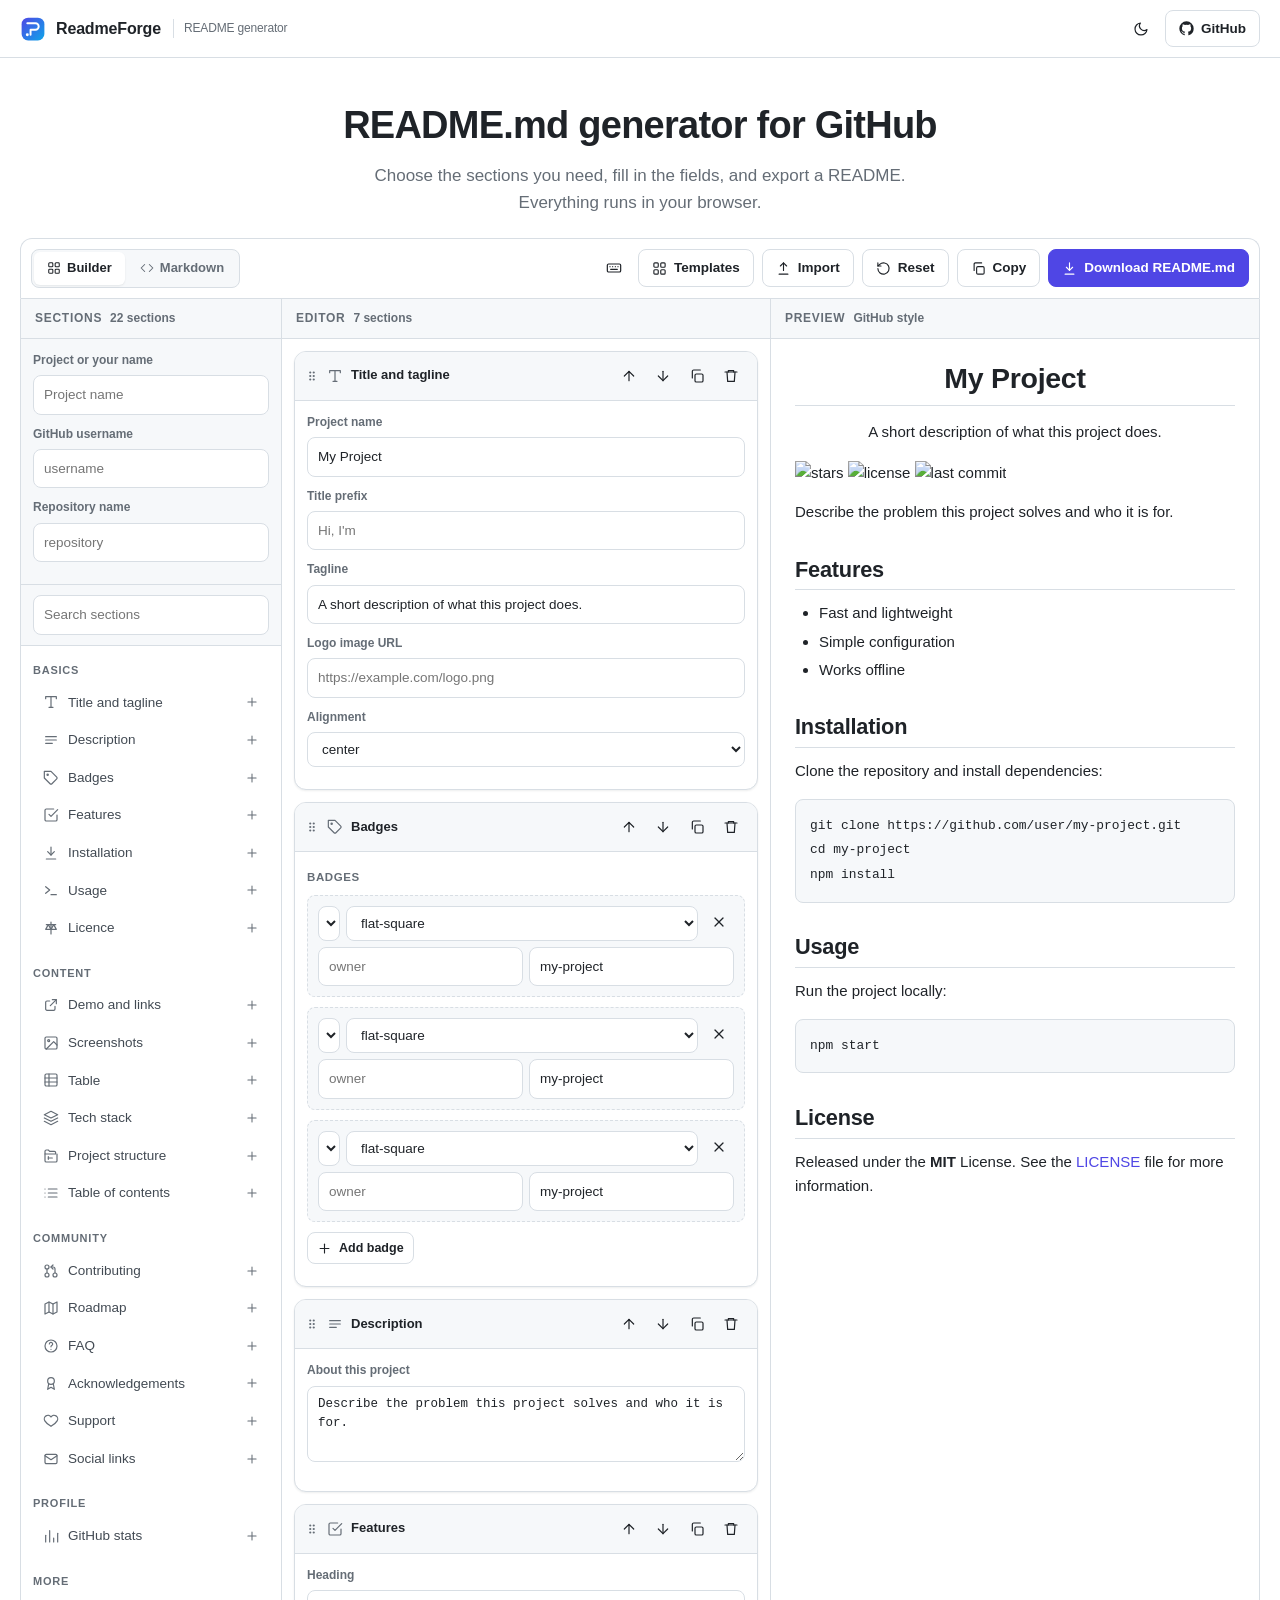
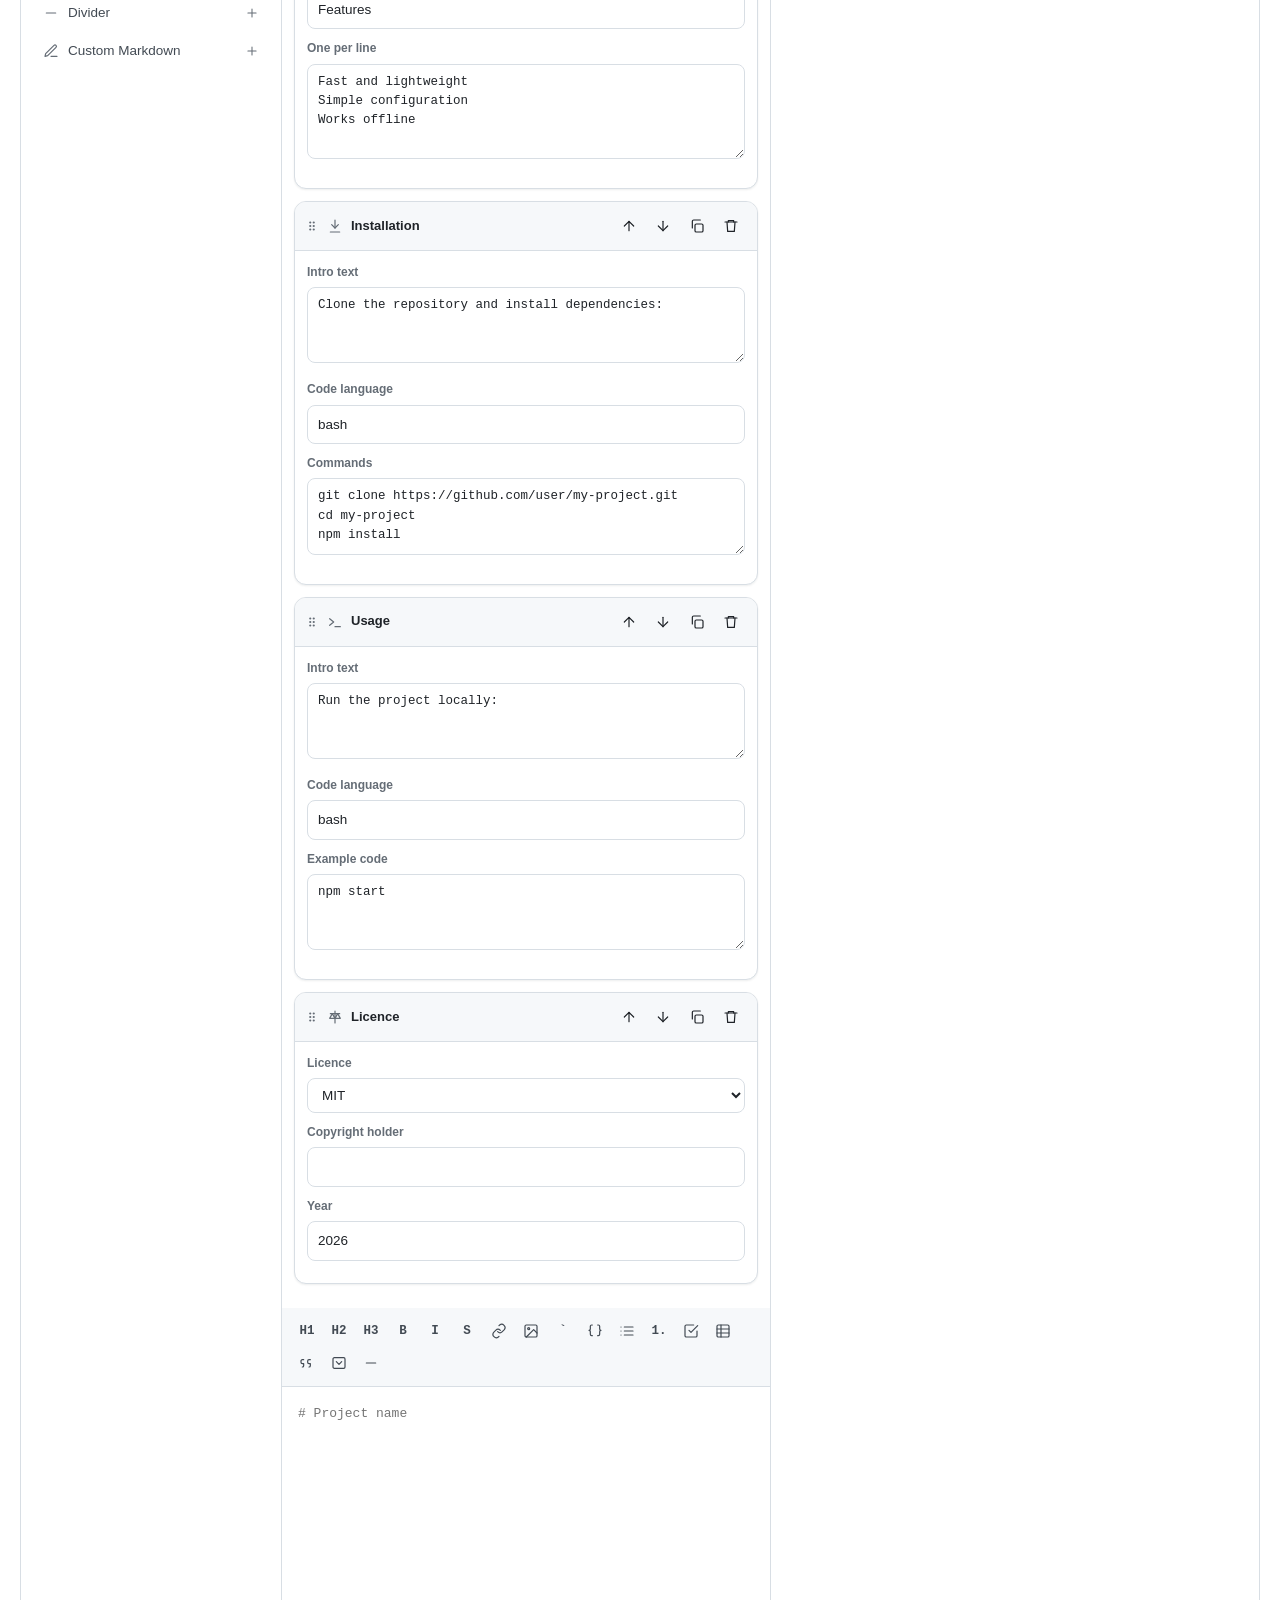
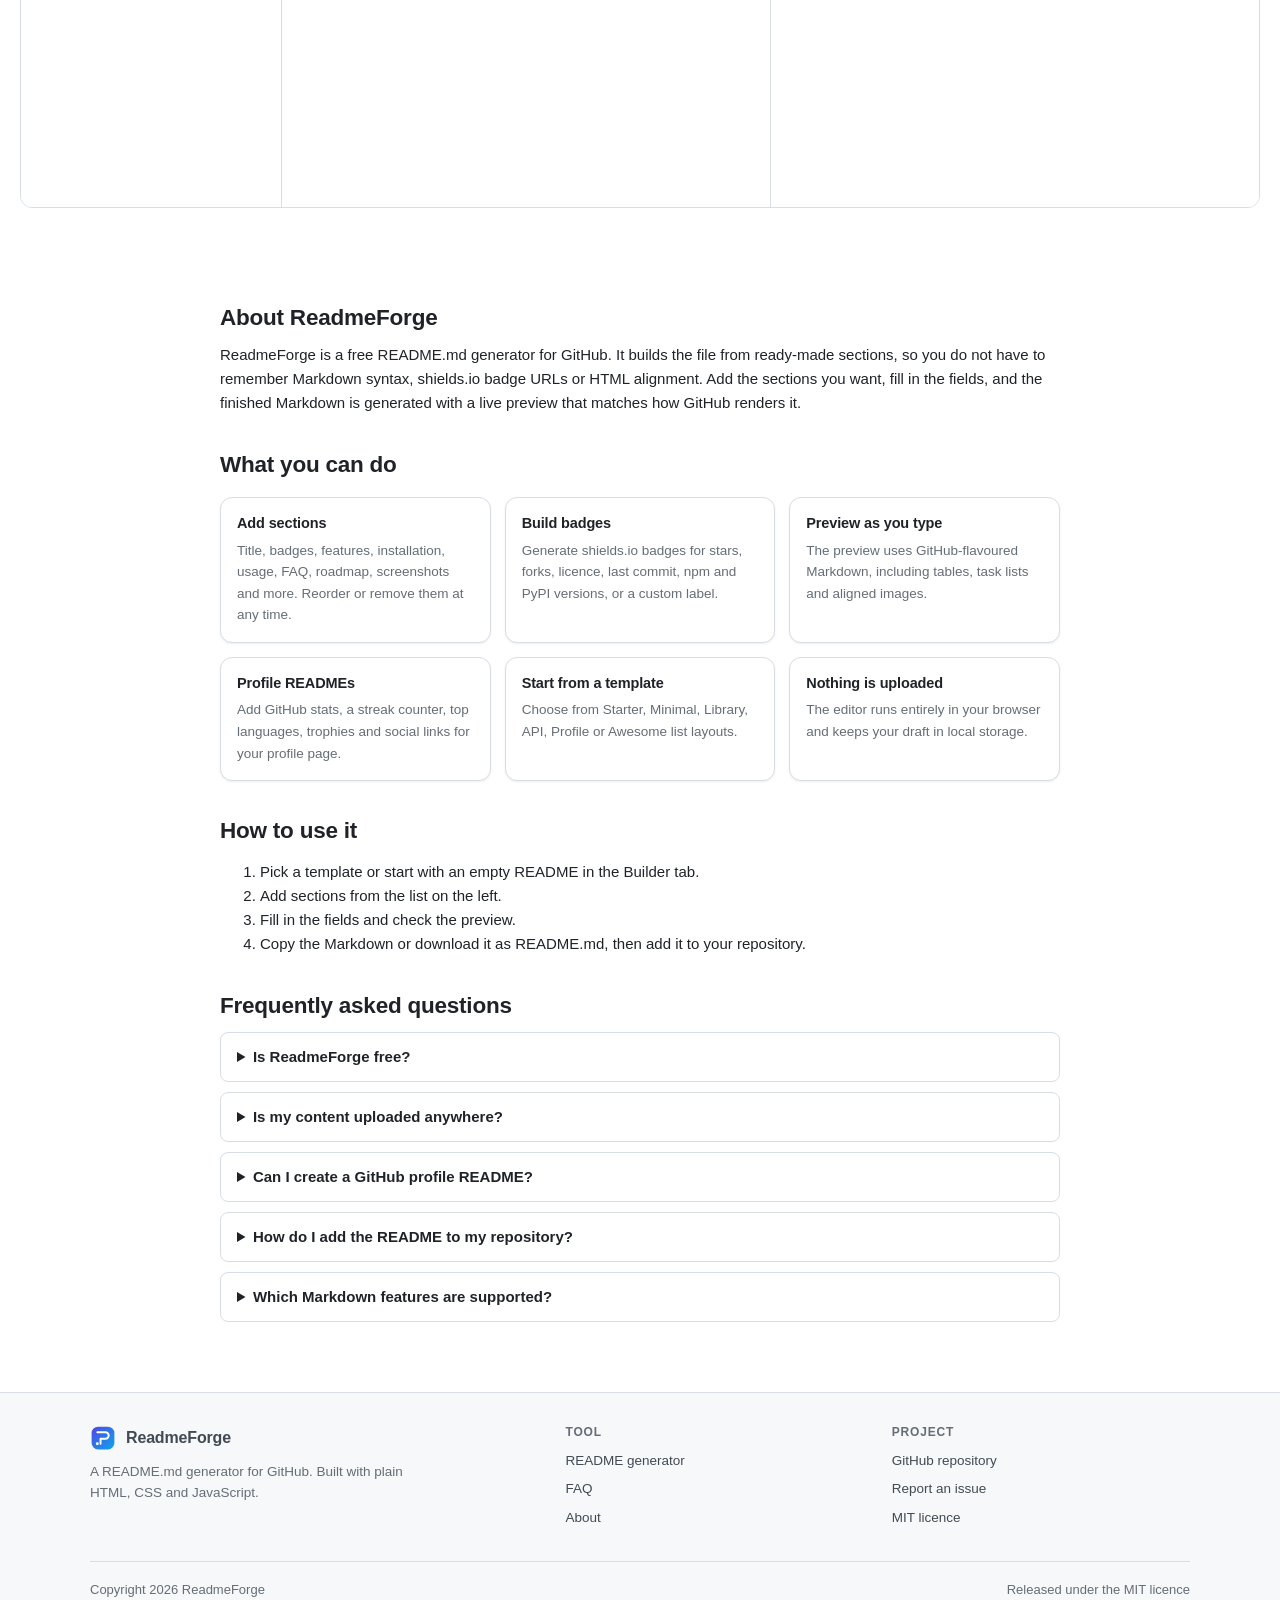
==== commit bca94447: "feat: undo and redo, section search, shortcuts dialog, table section, offline support" ====
--- a/index.html
+++ b/index.html
@@ -86,6 +86,18 @@
           "acceptedAnswer": { "@type": "Answer", "text": "Download README.md, then upload it to the root of your repository and commit." }
         }
       ]
+    },
+    {
+      "@type": "HowTo",
+      "@id": "https://rajforsuree.github.io/readme-forge/#howto",
+      "name": "How to generate a README.md for GitHub",
+      "totalTime": "PT5M",
+      "step": [
+        { "@type": "HowToStep", "name": "Choose a template", "text": "Pick a template or start with an empty README in the Builder tab." },
+        { "@type": "HowToStep", "name": "Add sections", "text": "Add the sections you need from the list on the left." },
+        { "@type": "HowToStep", "name": "Fill in the fields", "text": "Fill in the fields and check the live preview." },
+        { "@type": "HowToStep", "name": "Export the file", "text": "Copy the Markdown or download it as README.md, then add it to your repository." }
+      ]
     }
   ]
 }
@@ -93,6 +105,10 @@
 </head>
 <body>
 <a class="skip-link" href="#main">Skip to content</a>
+
+<noscript>
+  <p class="noscript">ReadmeForge needs JavaScript to build the README and show the preview. Please enable JavaScript and reload the page.</p>
+</noscript>
 
 <header class="site-header">
   <a class="brand" href="./" aria-label="ReadmeForge home">
@@ -121,11 +137,11 @@
   <section class="app" aria-label="README generator">
     <div class="app-toolbar">
       <div class="segmented" role="tablist" aria-label="Editor mode">
-        <button type="button" role="tab" id="tabBuilder" aria-selected="true" data-mode="builder">
+        <button type="button" role="tab" id="tabBuilder" aria-selected="true" aria-controls="builderPane" data-mode="builder">
           <svg viewBox="0 0 24 24" fill="none" stroke="currentColor" stroke-width="1.8" stroke-linecap="round" stroke-linejoin="round" aria-hidden="true"><rect x="3" y="3" width="7" height="7" rx="1.5"/><rect x="14" y="3" width="7" height="7" rx="1.5"/><rect x="3" y="14" width="7" height="7" rx="1.5"/><rect x="14" y="14" width="7" height="7" rx="1.5"/></svg>
           Builder
         </button>
-        <button type="button" role="tab" id="tabMarkdown" aria-selected="false" data-mode="markdown">
+        <button type="button" role="tab" id="tabMarkdown" aria-selected="false" aria-controls="markdownPane" data-mode="markdown">
           <svg viewBox="0 0 24 24" fill="none" stroke="currentColor" stroke-width="1.8" stroke-linecap="round" stroke-linejoin="round" aria-hidden="true"><path d="m16 18 6-6-6-6"/><path d="m8 6-6 6 6 6"/></svg>
           Markdown
         </button>
@@ -139,6 +155,9 @@
 
       <div class="toolbar-spacer"></div>
 
+      <button class="btn btn-ghost btn-icon" id="btnShortcuts" type="button" title="Keyboard shortcuts" aria-label="Keyboard shortcuts">
+        <svg viewBox="0 0 24 24" fill="none" stroke="currentColor" stroke-width="1.8" stroke-linecap="round" stroke-linejoin="round" aria-hidden="true"><rect x="2" y="6" width="20" height="12" rx="2"/><path d="M6 10h.01M10 10h.01M14 10h.01M18 10h.01M7 14h10"/></svg>
+      </button>
       <button class="btn" id="btnTemplates" type="button">
         <svg viewBox="0 0 24 24" fill="none" stroke="currentColor" stroke-width="1.8" stroke-linecap="round" stroke-linejoin="round" aria-hidden="true"><rect x="3" y="3" width="7" height="7" rx="1.5"/><rect x="14" y="3" width="7" height="7" rx="1.5"/><rect x="3" y="14" width="7" height="7" rx="1.5"/><rect x="14" y="14" width="7" height="7" rx="1.5"/></svg>
         Templates
@@ -179,6 +198,9 @@
               <input type="text" id="gRepo" placeholder="repository" autocomplete="off" />
             </div>
           </div>
+          <div class="lib-search">
+            <input type="search" id="libSearch" placeholder="Search sections" aria-label="Search sections" autocomplete="off" />
+          </div>
           <div id="libraryList"></div>
         </div>
       </aside>
@@ -186,10 +208,10 @@
       <div class="panel editor" aria-label="Editor">
         <div class="panel-head">Editor <span class="count" id="editorCount"></span></div>
         <div class="panel-body">
-          <div id="builderPane">
+          <div id="builderPane" role="tabpanel" aria-labelledby="tabBuilder">
             <div class="blocks" id="blocks"></div>
           </div>
-          <div id="markdownPane" hidden class="editor-wrap">
+          <div id="markdownPane" role="tabpanel" aria-labelledby="tabMarkdown" hidden class="editor-wrap">
             <div class="md-toolbar" id="mdToolbar"></div>
             <textarea class="md-textarea" id="mdInput" spellcheck="false" aria-label="Markdown source" placeholder="# Project name"></textarea>
           </div>
--- a/assets/css/style.css
+++ b/assets/css/style.css
@@ -186,7 +186,7 @@
 .field { margin-bottom: 10px; }
 .field label { display: block; font-size: 12px; font-weight: 700; color: var(--muted); margin-bottom: 5px; }
 
-input[type="text"], input[type="url"], input[type="color"], textarea, select {
+input[type="text"], input[type="url"], input[type="search"], input[type="color"], textarea, select {
   width: 100%; padding: 8px 10px; font: inherit; font-size: 13.5px;
   color: var(--text); background: var(--bg);
   border: 1px solid var(--border); border-radius: var(--radius-sm);
@@ -352,6 +352,24 @@
 .badge-row .pair:last-child { margin-bottom: 0; }
 .badge-row input[type="color"] { flex: none; width: 44px; }
 
+.lib-search { padding: 10px 12px; border-bottom: 1px solid var(--border); background: var(--bg-soft); }
+.lib-empty { padding: 22px 12px; font-size: 13px; color: var(--muted); text-align: center; }
+
+.shortcut-list { display: grid; gap: 12px; }
+.shortcut-row { display: flex; align-items: center; justify-content: space-between; gap: 16px; font-size: 13.5px; }
+.shortcut-row .keys { display: flex; gap: 6px; flex: none; }
+kbd {
+  font-family: var(--mono); font-size: 11.5px; line-height: 1;
+  padding: 4px 7px; border: 1px solid var(--border); border-bottom-width: 2px;
+  border-radius: 6px; background: var(--bg-soft); color: var(--text-soft);
+}
+
+.noscript {
+  max-width: 720px; margin: 16px auto; padding: 15px 18px;
+  border: 1px solid var(--border); border-left: 4px solid var(--accent);
+  border-radius: var(--radius-sm); background: var(--bg-soft); font-size: 14px;
+}
+
 .mobile-panes { display: none; }
 
 @media (max-width: 1180px) {
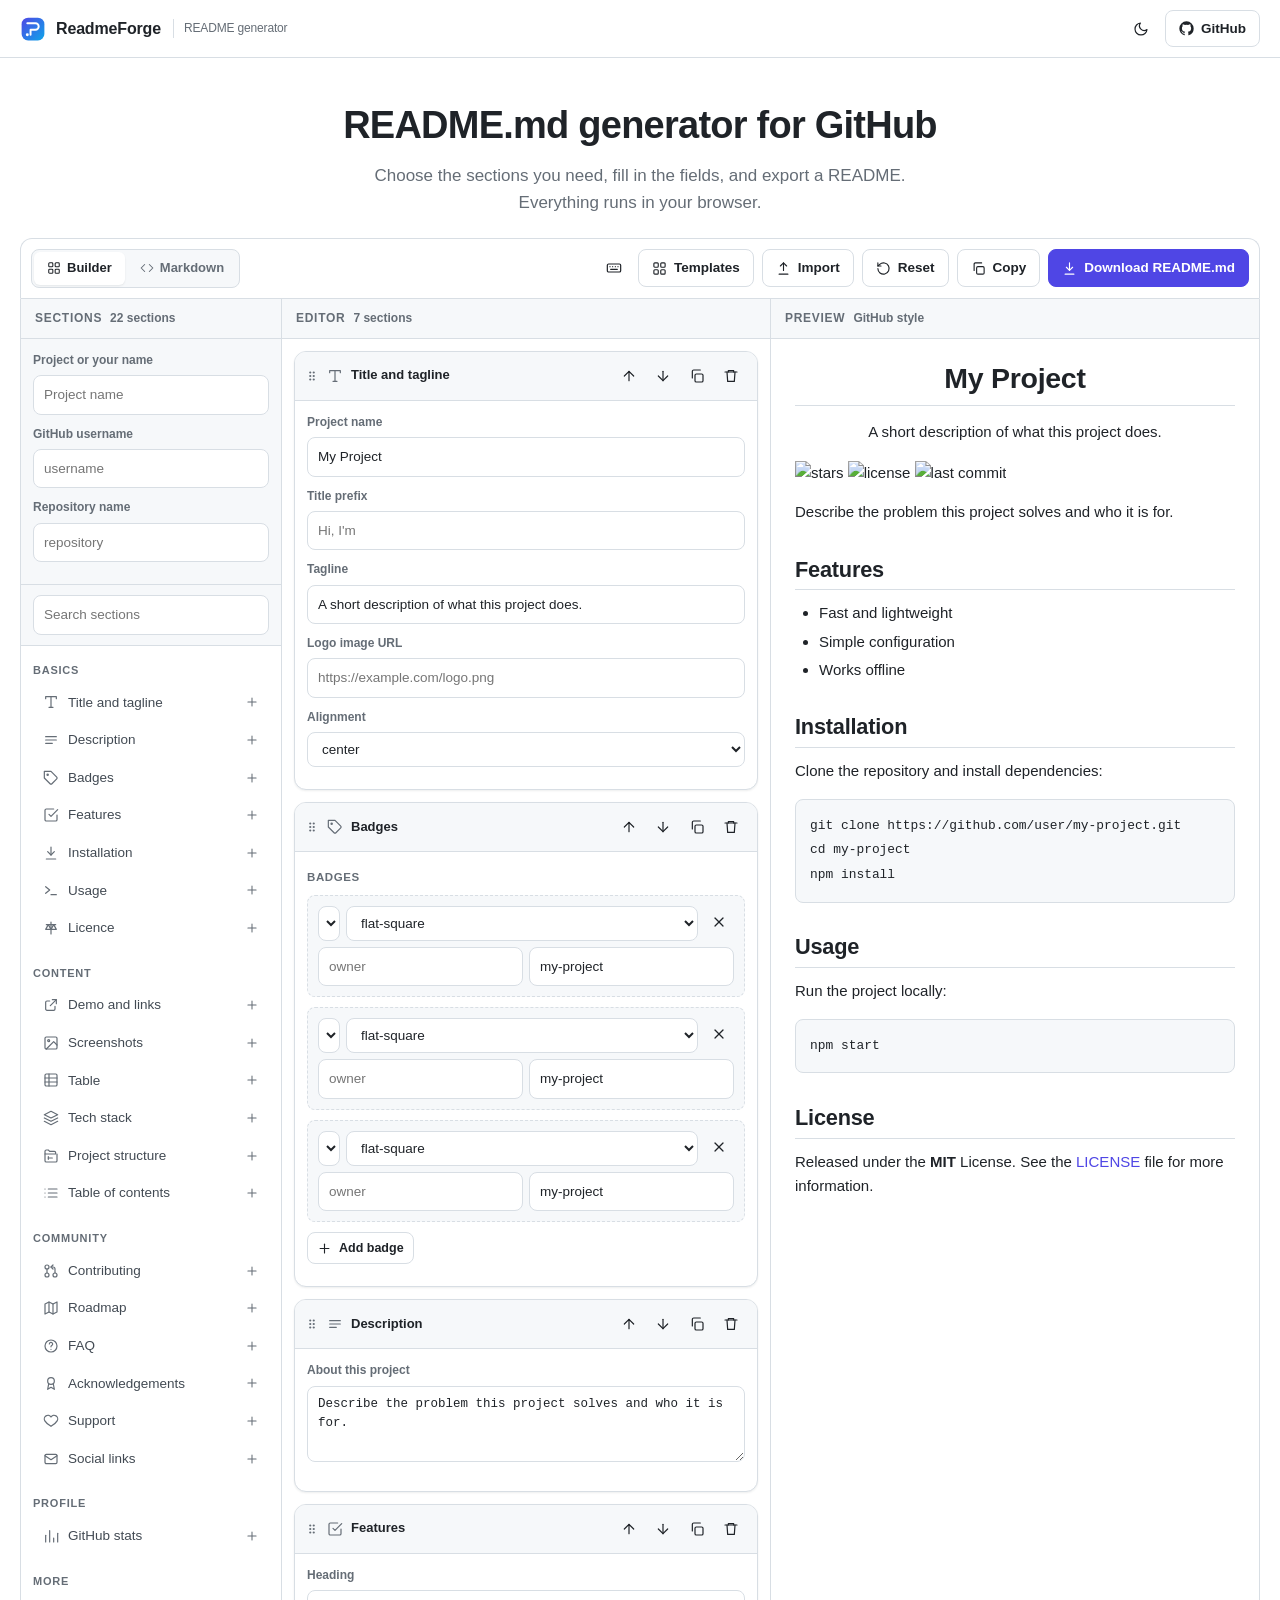
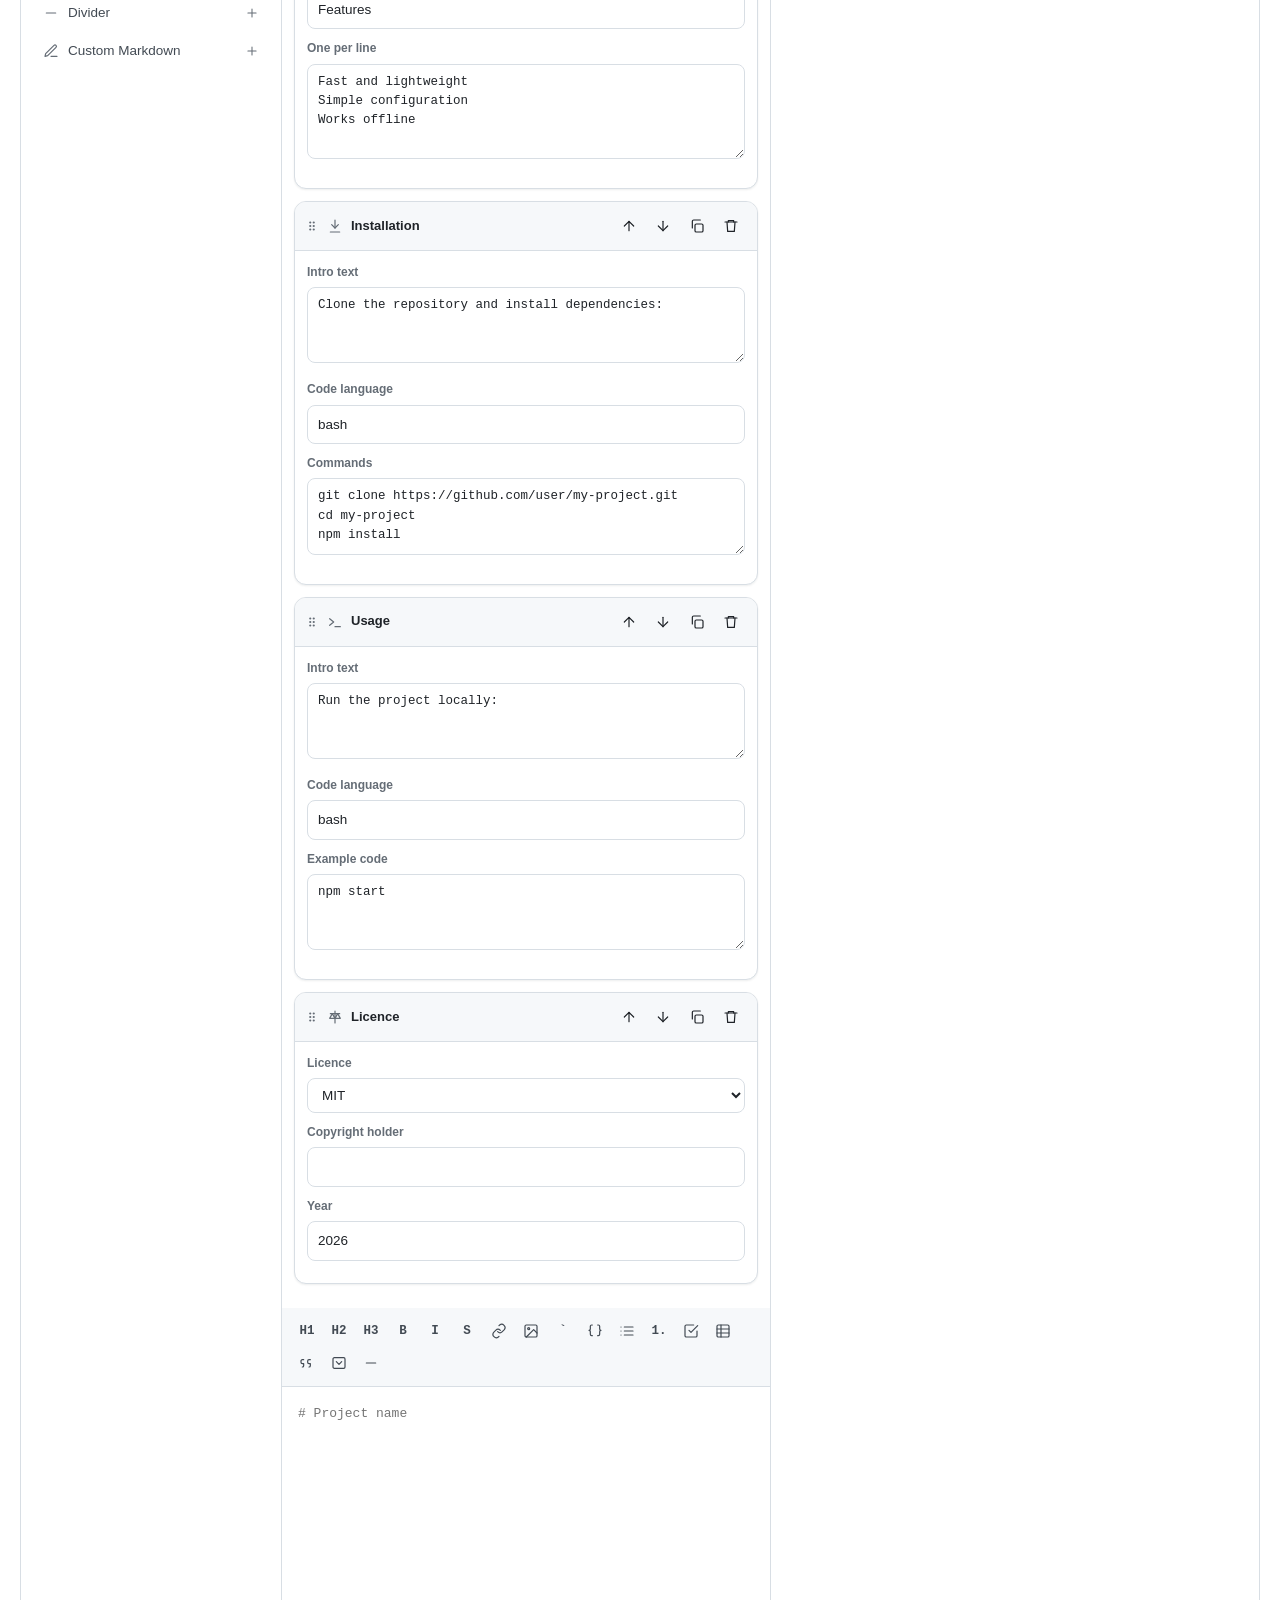
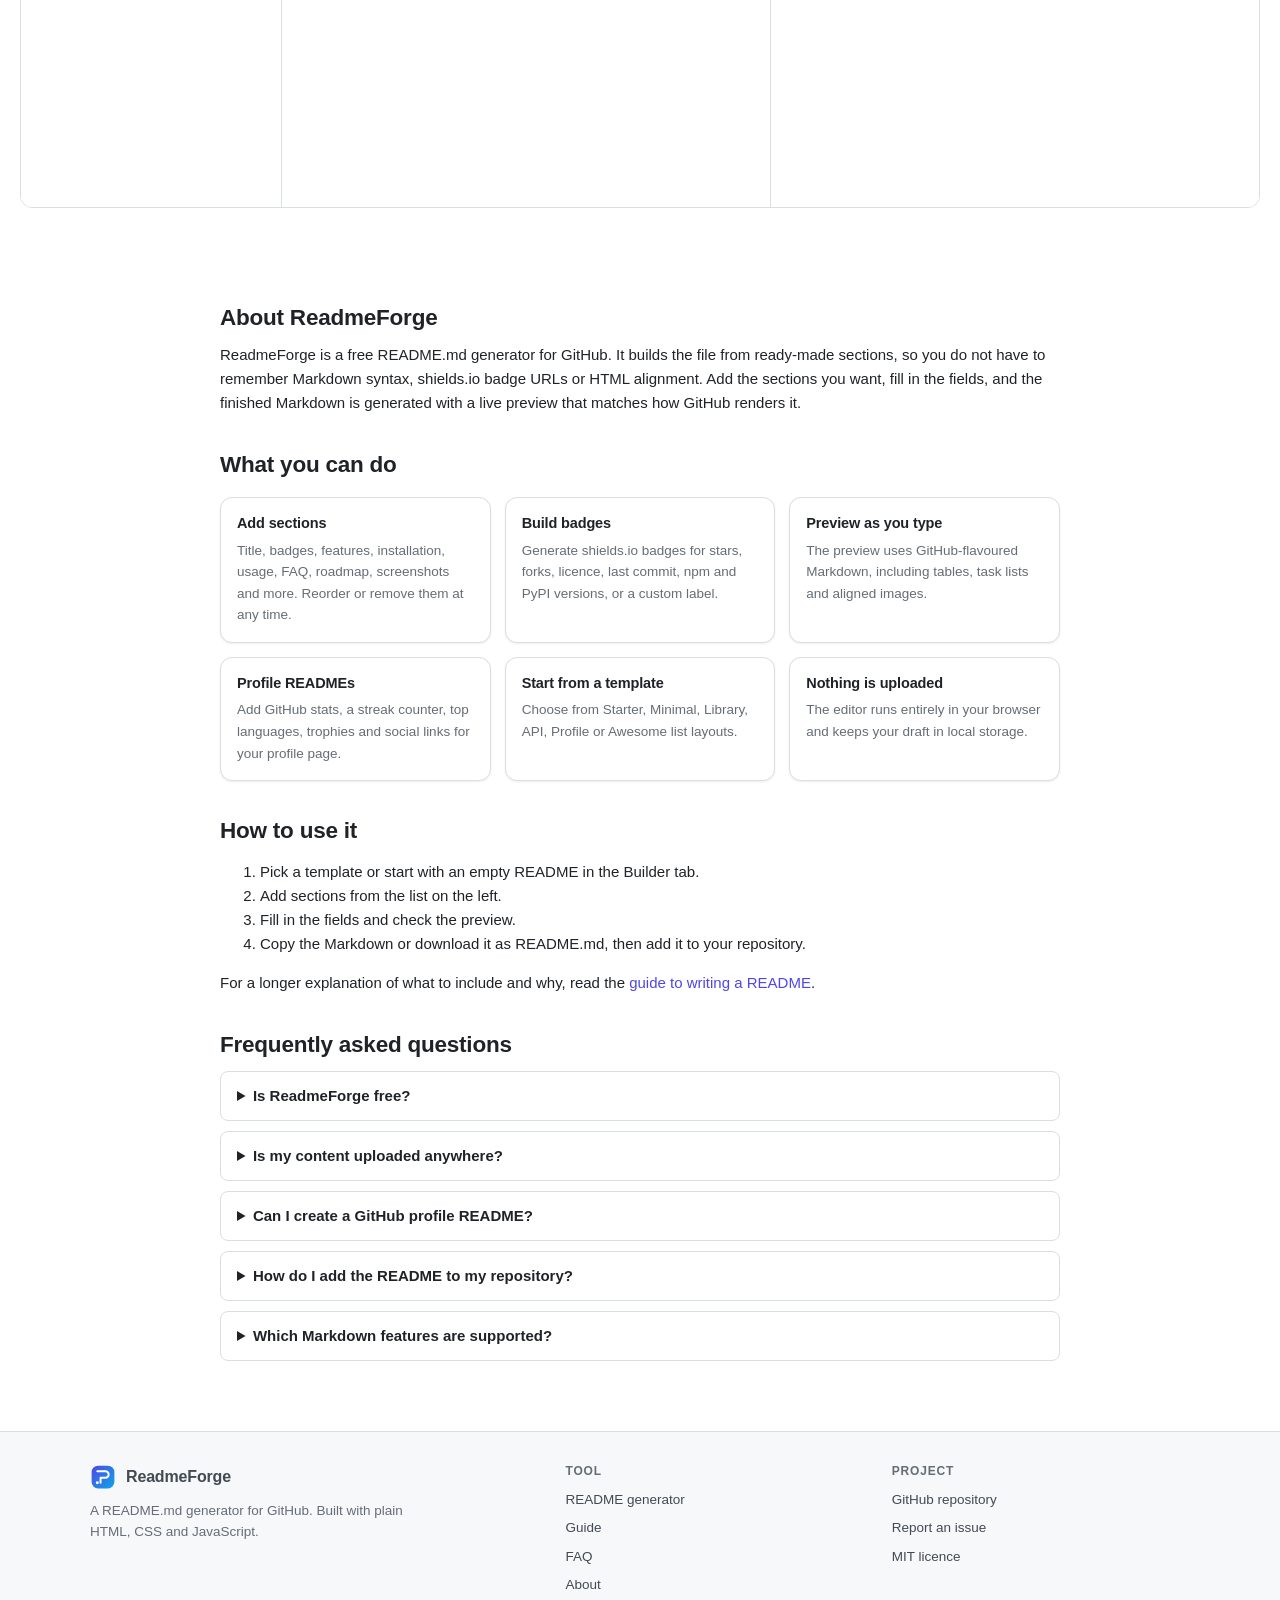
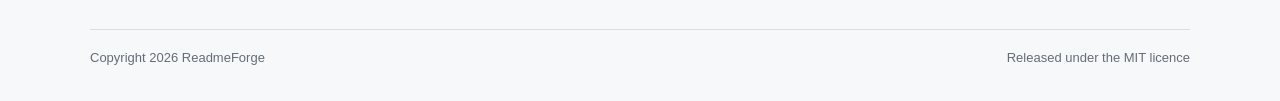
==== commit a3a1848d: "feat: guide page, more badge types, system theme sync, keyboard tab navigation" ====
--- a/index.html
+++ b/index.html
@@ -20,6 +20,7 @@
 <meta property="og:description" content="Add sections, build badges, preview the Markdown and export a README.md. Free and fully client-side." />
 <meta property="og:url" content="https://rajforsuree.github.io/readme-forge/" />
 <meta property="og:image" content="https://rajforsuree.github.io/readme-forge/assets/img/og-image.png" />
+<meta property="og:image:type" content="image/png" />
 <meta property="og:image:width" content="1200" />
 <meta property="og:image:height" content="630" />
 <meta property="og:image:alt" content="ReadmeForge README generator" />
@@ -248,6 +249,7 @@
       <li>Fill in the fields and check the preview.</li>
       <li>Copy the Markdown or download it as README.md, then add it to your repository.</li>
     </ol>
+    <p>For a longer explanation of what to include and why, read the <a href="guide.html">guide to writing a README</a>.</p>
 
     <h2 id="faq-heading">Frequently asked questions</h2>
     <details><summary>Is ReadmeForge free?</summary><p>Yes. It is free and open source. There is no sign-up and no server; everything runs in your browser.</p></details>
@@ -271,6 +273,7 @@
       <h4>Tool</h4>
       <ul>
         <li><a href="#main">README generator</a></li>
+        <li><a href="guide.html">Guide</a></li>
         <li><a href="#faq-heading">FAQ</a></li>
         <li><a href="#about-title">About</a></li>
       </ul>
--- a/assets/css/style.css
+++ b/assets/css/style.css
@@ -100,6 +100,9 @@
 .btn:hover { background: var(--bg-soft); border-color: var(--border-strong); }
 .btn:active { transform: translateY(1px); }
 .btn:focus-visible { outline: 2px solid var(--accent); outline-offset: 2px; }
+.lib-item:focus-visible, .tpl-card:focus-visible, .segmented button:focus-visible, a:focus-visible, summary:focus-visible {
+  outline: 2px solid var(--accent); outline-offset: 2px;
+}
 .btn svg { width: 15px; height: 15px; flex: none; }
 
 .btn-primary { background: var(--accent); border-color: var(--accent); color: #fff; }
